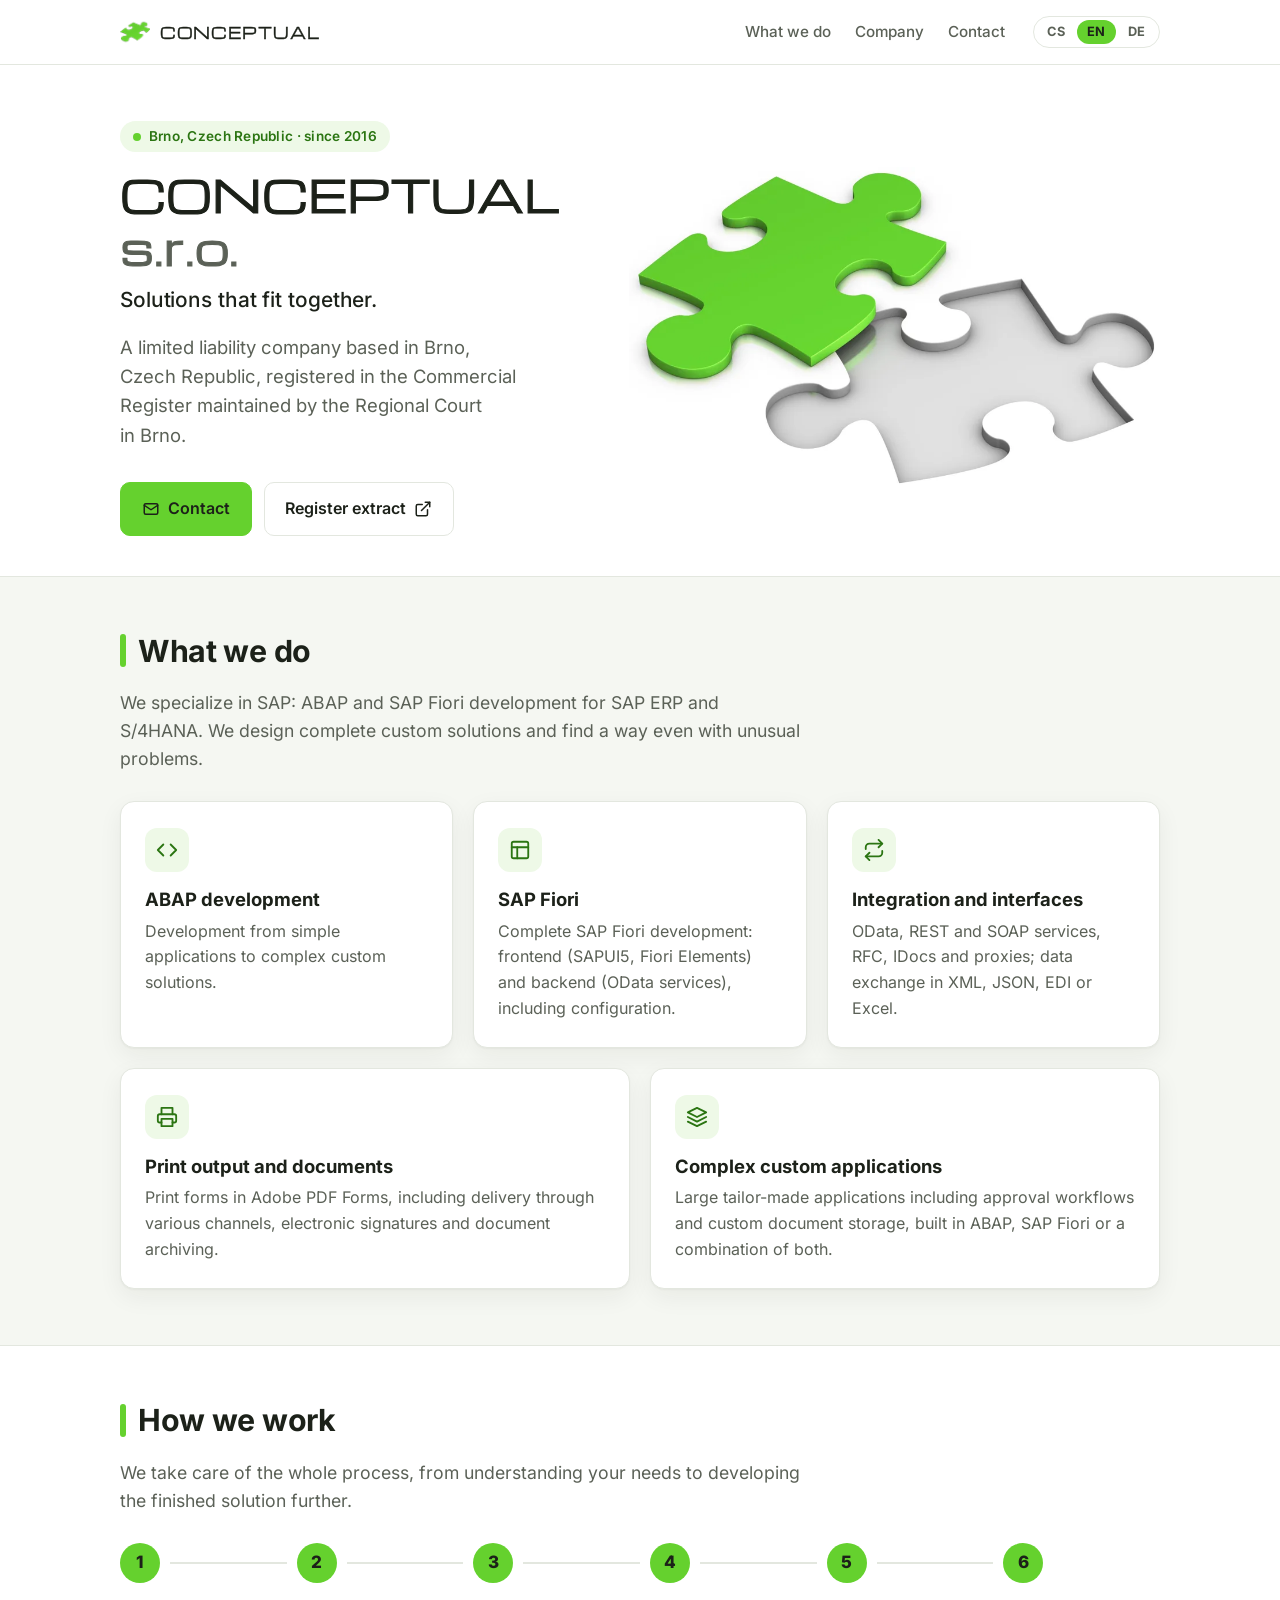
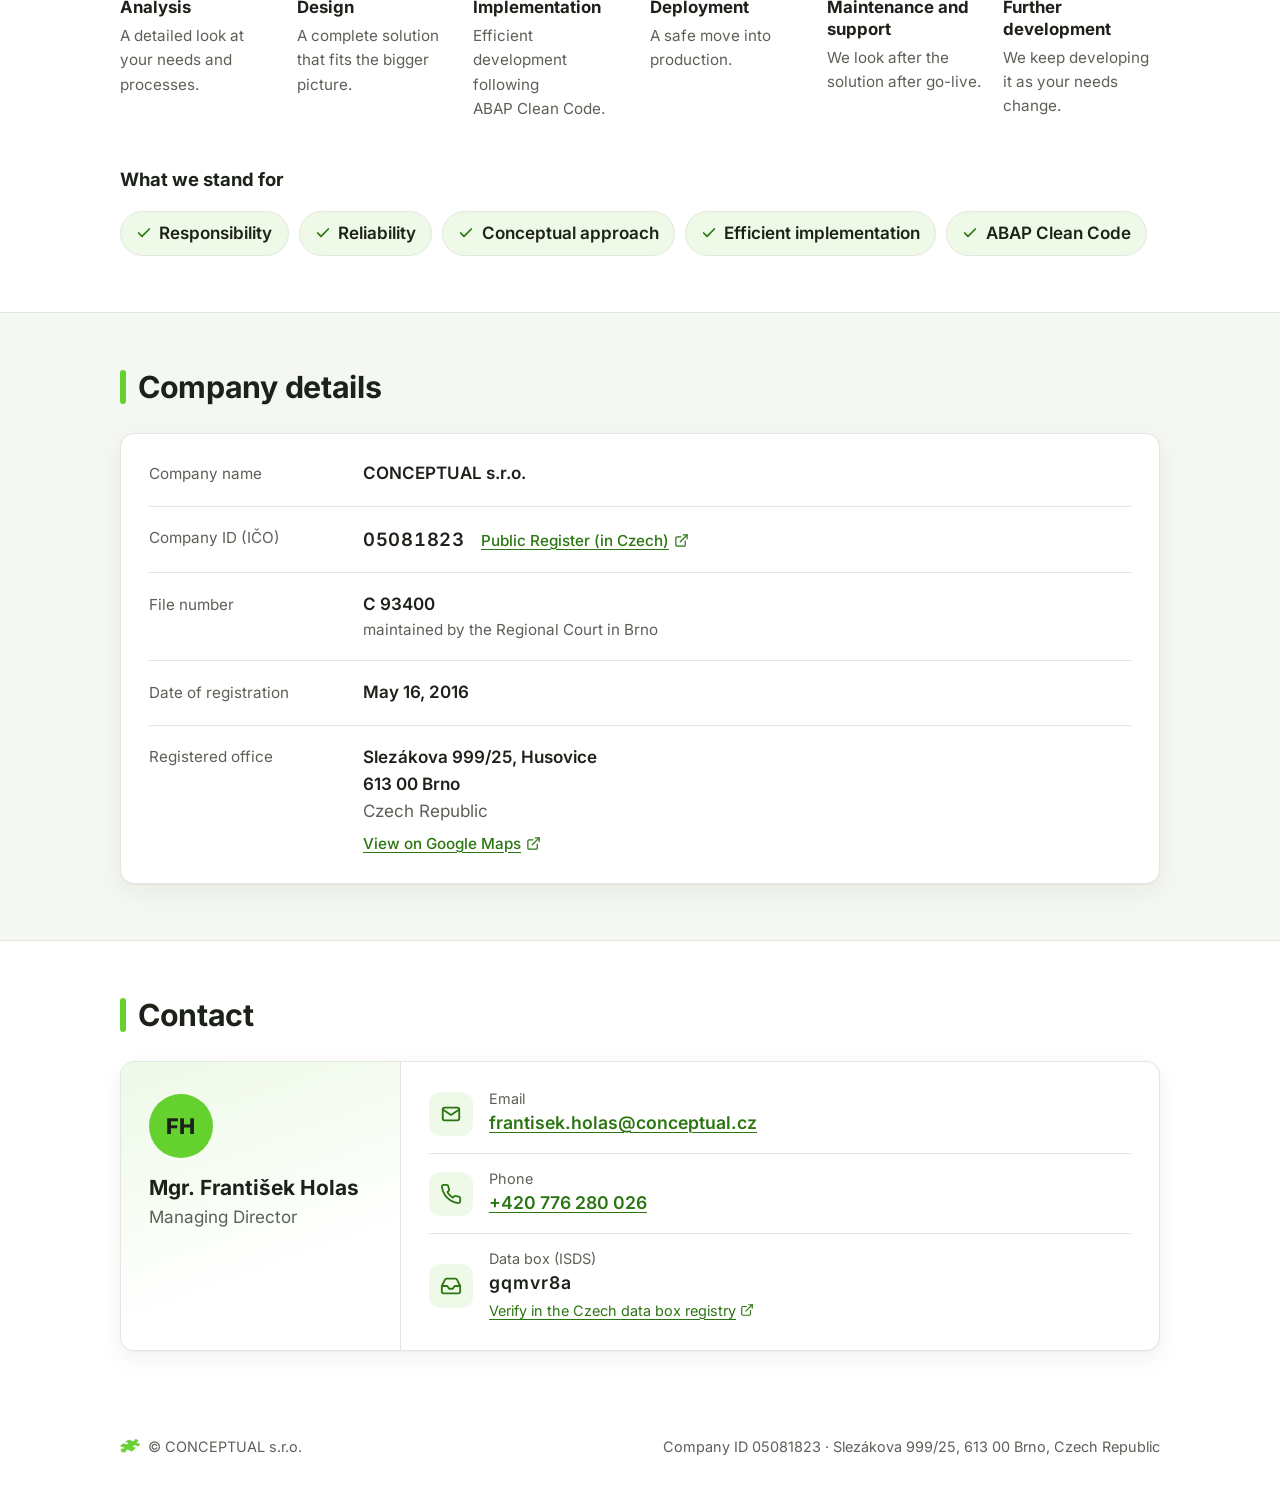
==== index.html @ b1aa311f "Revise service cards per feedback Describe ABAP work as development from simple applications to comp" ====
<!doctype html>
<html lang="cs" data-lang-auto>
<head>
  <meta charset="utf-8">
  <meta name="viewport" content="width=device-width, initial-scale=1">
  <script src="assets/lang.js"></script>
  <title>CONCEPTUAL s.r.o. | Brno</title>
  <meta name="description" content="CONCEPTUAL s.r.o., IČO 05081823, Slezákova 999/25, 613 00 Brno, Česká republika. Údaje o společnosti a kontakt.">
  <meta name="theme-color" content="#65d12e">
  <meta name="color-scheme" content="light">

  <link rel="alternate" hreflang="cs" href="https://conceptual.cz/">
  <link rel="alternate" hreflang="en" href="https://conceptual.cz/en/">
  <link rel="alternate" hreflang="de" href="https://conceptual.cz/de/">
  <link rel="alternate" hreflang="x-default" href="https://conceptual.cz/">

  <link rel="canonical" href="https://conceptual.cz/">

  <meta property="og:type" content="website">
  <meta property="og:url" content="https://conceptual.cz/">
  <meta property="og:image" content="https://conceptual.cz/assets/logo.jpg">
  <meta property="og:image:width" content="1842">
  <meta property="og:image:height" content="1119">
  <meta property="og:image:alt" content="Logo CONCEPTUAL: zelený dílek puzzle vedle místa, kam zapadá">
  <meta property="og:locale" content="cs_CZ">
  <meta property="og:locale:alternate" content="en_US">
  <meta property="og:locale:alternate" content="de_DE">
  <meta property="og:title" content="CONCEPTUAL s.r.o.">
  <meta property="og:description" content="Údaje o společnosti a kontakt. IČO 05081823, Brno.">

  <link rel="icon" href="favicon.ico" sizes="48x48">
  <link rel="icon" type="image/png" sizes="32x32" href="assets/favicon-32.png">
  <link rel="icon" type="image/png" sizes="16x16" href="assets/favicon-16.png">
  <link rel="apple-touch-icon" href="apple-touch-icon.png">
  <link rel="manifest" href="site.webmanifest">
  <link rel="preload" href="assets/fonts/michroma-latin.woff2" as="font" type="font/woff2" crossorigin>
  <link rel="preload" href="assets/fonts/inter-latin.woff2" as="font" type="font/woff2" crossorigin>
  <link rel="preload" href="assets/fonts/inter-latin-ext.woff2" as="font" type="font/woff2" crossorigin>
  <link rel="stylesheet" href="assets/style.css">

  <script type="application/ld+json">
  {
    "@context": "https://schema.org",
    "@type": "Organization",
    "name": "CONCEPTUAL s.r.o.",
    "legalName": "CONCEPTUAL s.r.o.",
    "url": "https://conceptual.cz/",
    "slogan": "Řešení, která do sebe zapadají.",
    "logo": "https://conceptual.cz/assets/icon-512.png",
    "foundingDate": "2016-05-16",
    "identifier": {
      "@type": "PropertyValue",
      "propertyID": "IČO",
      "value": "05081823"
    },
    "address": {
      "@type": "PostalAddress",
      "streetAddress": "Slezákova 999/25",
      "addressLocality": "Brno",
      "postalCode": "613 00",
      "addressCountry": "CZ"
    },
    "email": "frantisek.holas@conceptual.cz",
    "telephone": "+420776280026",
    "employee": {
      "@type": "Person",
      "name": "Mgr. František Holas",
      "jobTitle": "jednatel"
    }
  }
  </script>
</head>
<body>
  <a class="skip" href="#main">Přejít na obsah</a>

  <header class="site-header">
    <div class="wrap">
      <a class="brand" href="#" aria-label="CONCEPTUAL s.r.o., na začátek stránky">
        <img src="assets/favicon-32.png" srcset="assets/icon-192.png 2x" width="30" height="30" alt="">
        CONCEPTUAL
      </a>
      <div class="header-end">
        <nav class="nav" aria-label="Hlavní navigace">
          <a href="#services">Co děláme</a>
          <a href="#company">O společnosti</a>
          <a href="#contact">Kontakt</a>
        </nav>
        <nav class="lang" aria-label="Jazyk">
          <a href="./" hreflang="cs" lang="cs" data-set-lang="cs" aria-label="Čeština" title="Čeština" aria-current="page">CS</a>
          <a href="en/" hreflang="en" lang="en" data-set-lang="en" aria-label="English" title="English">EN</a>
          <a href="de/" hreflang="de" lang="de" data-set-lang="de" aria-label="Deutsch" title="Deutsch">DE</a>
        </nav>
      </div>
    </div>
  </header>

  <main id="main">
    <section class="hero">
      <div class="wrap">
        <div class="hero-text">
          <p class="eyebrow">Brno, Česká republika · od roku 2016</p>
          <h1>CONCEPTUAL <span class="suffix">s.r.o.</span></h1>
          <p class="motto">Řešení, která do sebe zapadají.</p>
          <p class="lead">Společnost s&nbsp;ručením omezeným se sídlem v&nbsp;Brně, zapsaná v&nbsp;obchodním rejstříku u&nbsp;Krajského soudu v&nbsp;Brně.</p>
          <div class="actions">
            <a class="btn primary" href="#contact">
              <svg viewBox="0 0 24 24" fill="none" stroke="currentColor" stroke-width="2" stroke-linecap="round" stroke-linejoin="round" aria-hidden="true"><rect x="3" y="5" width="18" height="14" rx="2"/><polyline points="3 7 12 13 21 7"/></svg>
              Kontakt
            </a>
            <a class="btn" href="https://or.justice.cz/ias/ui/rejstrik-%24firma?ico=05081823" target="_blank" rel="noopener" hreflang="cs">
              Výpis z&nbsp;rejstříku
              <svg viewBox="0 0 24 24" fill="none" stroke="currentColor" stroke-width="2" stroke-linecap="round" stroke-linejoin="round" aria-hidden="true"><path d="M18 13v6a2 2 0 0 1-2 2H5a2 2 0 0 1-2-2V8a2 2 0 0 1 2-2h6"/><polyline points="15 3 21 3 21 9"/><line x1="10" y1="14" x2="21" y2="3"/></svg>
            </a>
          </div>
        </div>
        <picture class="hero-img">
          <source type="image/webp" srcset="assets/logo-960.webp 921w, assets/logo.webp 1842w" sizes="(max-width: 860px) 92vw, 560px">
          <img src="assets/logo.jpg" width="1842" height="1119" alt="Logo CONCEPTUAL: zelený dílek puzzle vedle místa, kam zapadá" fetchpriority="high">
        </picture>
      </div>
    </section>

    <section class="block soft" id="services" aria-labelledby="services-h">
      <div class="wrap">
        <h2 id="services-h">Čím se zabýváme</h2>
        <p class="section-intro">Specializujeme se na SAP – vývoj v&nbsp;ABAPu a&nbsp;SAP Fiori pro SAP ERP i&nbsp;S/4HANA. Navrhujeme kompletní řešení na míru a&nbsp;cestu najdeme i&nbsp;u&nbsp;neobvyklých problémů.</p>
        <ul class="services">
          <li class="card service">
            <span class="service-icon" aria-hidden="true"><svg viewBox="0 0 24 24" fill="none" stroke="currentColor" stroke-width="2" stroke-linecap="round" stroke-linejoin="round"><polyline points="16 18 22 12 16 6"/><polyline points="8 6 2 12 8 18"/></svg></span>
            <h3>Vývoj v&nbsp;ABAPu</h3>
            <p>Vývoj od jednoduchých aplikací po komplexní zákaznická řešení.</p>
          </li>
          <li class="card service">
            <span class="service-icon" aria-hidden="true"><svg viewBox="0 0 24 24" fill="none" stroke="currentColor" stroke-width="2" stroke-linecap="round" stroke-linejoin="round"><rect x="3" y="3" width="18" height="18" rx="2"/><line x1="3" y1="9" x2="21" y2="9"/><line x1="9" y1="21" x2="9" y2="9"/></svg></span>
            <h3>SAP Fiori</h3>
            <p>Kompletní vývoj aplikací SAP Fiori: frontend (SAPUI5, Fiori Elements) i&nbsp;backend (OData služby) včetně nastavení.</p>
          </li>
          <li class="card service">
            <span class="service-icon" aria-hidden="true"><svg viewBox="0 0 24 24" fill="none" stroke="currentColor" stroke-width="2" stroke-linecap="round" stroke-linejoin="round"><polyline points="17 1 21 5 17 9"/><path d="M3 11V9a4 4 0 0 1 4-4h14"/><polyline points="7 23 3 19 7 15"/><path d="M21 13v2a4 4 0 0 1-4 4H3"/></svg></span>
            <h3>Integrace a&nbsp;rozhraní</h3>
            <p>OData, REST a&nbsp;SOAP služby, RFC, IDoc a&nbsp;proxy; výměna dat v&nbsp;XML, JSON, EDI nebo Excelu.</p>
          </li>
          <li class="card service">
            <span class="service-icon" aria-hidden="true"><svg viewBox="0 0 24 24" fill="none" stroke="currentColor" stroke-width="2" stroke-linecap="round" stroke-linejoin="round"><polyline points="6 9 6 2 18 2 18 9"/><path d="M6 18H4a2 2 0 0 1-2-2v-5a2 2 0 0 1 2-2h16a2 2 0 0 1 2 2v5a2 2 0 0 1-2 2h-2"/><rect x="6" y="14" width="12" height="8"/></svg></span>
            <h3>Tiskové výstupy a&nbsp;dokumenty</h3>
            <p>Tiskové formuláře v&nbsp;Adobe PDF Forms včetně odesílání různými kanály, elektronického podepisování a&nbsp;archivace dokumentů.</p>
          </li>
          <li class="card service">
            <span class="service-icon" aria-hidden="true"><svg viewBox="0 0 24 24" fill="none" stroke="currentColor" stroke-width="2" stroke-linecap="round" stroke-linejoin="round"><polygon points="12 2 2 7 12 12 22 7 12 2"/><polyline points="2 17 12 22 22 17"/><polyline points="2 12 12 17 22 12"/></svg></span>
            <h3>Komplexní zákaznické aplikace</h3>
            <p>Rozsáhlé aplikace na míru včetně schvalovacích workflow a&nbsp;vlastních úložišť dokumentů, postavené v&nbsp;ABAPu, SAP Fiori nebo jejich kombinaci.</p>
          </li>
        </ul>
      </div>
    </section>

    <section class="block" id="process" aria-labelledby="process-h">
      <div class="wrap">
        <h2 id="process-h">Jak pracujeme</h2>
        <p class="section-intro">Postaráme se o&nbsp;celý proces – od rozboru vašich potřeb až po další rozvoj hotového řešení.</p>
        <ol class="steps">
          <li class="step"><h3>Analýza</h3><p>Detailně rozebereme vaše potřeby a&nbsp;procesy.</p></li>
          <li class="step"><h3>Návrh</h3><p>Navrhneme ucelené řešení, které zapadne do celku.</p></li>
          <li class="step"><h3>Implementace</h3><p>Efektivní vývoj podle zásad ABAP&nbsp;Clean&nbsp;Code.</p></li>
          <li class="step"><h3>Nasazení</h3><p>Bezpečný přechod do ostrého provozu.</p></li>
          <li class="step"><h3>Údržba a&nbsp;podpora</h3><p>O&nbsp;řešení se staráme i&nbsp;po spuštění.</p></li>
          <li class="step"><h3>Rozvoj</h3><p>Řešení dál rozvíjíme podle nových potřeb.</p></li>
        </ol>
        <h3 class="values-h">Na čem si zakládáme</h3>
        <ul class="values">
          <li><svg viewBox="0 0 24 24" fill="none" stroke="currentColor" stroke-width="2.5" stroke-linecap="round" stroke-linejoin="round" aria-hidden="true"><polyline points="20 6 9 17 4 12"/></svg>Odpovědnost</li>
          <li><svg viewBox="0 0 24 24" fill="none" stroke="currentColor" stroke-width="2.5" stroke-linecap="round" stroke-linejoin="round" aria-hidden="true"><polyline points="20 6 9 17 4 12"/></svg>Spolehlivost</li>
          <li><svg viewBox="0 0 24 24" fill="none" stroke="currentColor" stroke-width="2.5" stroke-linecap="round" stroke-linejoin="round" aria-hidden="true"><polyline points="20 6 9 17 4 12"/></svg>Koncepční přístup</li>
          <li><svg viewBox="0 0 24 24" fill="none" stroke="currentColor" stroke-width="2.5" stroke-linecap="round" stroke-linejoin="round" aria-hidden="true"><polyline points="20 6 9 17 4 12"/></svg>Efektivní implementace</li>
          <li><svg viewBox="0 0 24 24" fill="none" stroke="currentColor" stroke-width="2.5" stroke-linecap="round" stroke-linejoin="round" aria-hidden="true"><polyline points="20 6 9 17 4 12"/></svg>ABAP Clean Code</li>
        </ul>
      </div>
    </section>

    <section class="block soft" id="company" aria-labelledby="company-h">
      <div class="wrap">
        <h2 id="company-h">Údaje o&nbsp;společnosti</h2>
        <dl class="card facts">
          <div class="fact">
            <dt>Obchodní firma</dt>
            <dd>CONCEPTUAL s.r.o.</dd>
          </div>
          <div class="fact">
            <dt>IČO</dt>
            <dd class="ico-row">
              <span class="num">05081823</span>
              <a class="ext" href="https://or.justice.cz/ias/ui/rejstrik-%24firma?ico=05081823" target="_blank" rel="noopener" hreflang="cs">
                Veřejný <span class="nowrap">rejstřík<svg viewBox="0 0 24 24" fill="none" stroke="currentColor" stroke-width="2" stroke-linecap="round" stroke-linejoin="round" aria-hidden="true"><path d="M18 13v6a2 2 0 0 1-2 2H5a2 2 0 0 1-2-2V8a2 2 0 0 1 2-2h6"/><polyline points="15 3 21 3 21 9"/><line x1="10" y1="14" x2="21" y2="3"/></svg></span>
              </a>
            </dd>
          </div>
          <div class="fact">
            <dt>Spisová značka</dt>
            <dd>C&nbsp;93400 <span class="note">vedená u&nbsp;Krajského soudu v&nbsp;Brně</span></dd>
          </div>
          <div class="fact">
            <dt>Den zápisu</dt>
            <dd><time datetime="2016-05-16">16.&nbsp;května 2016</time></dd>
          </div>
          <div class="fact">
            <dt>Sídlo</dt>
            <dd><address>Slezákova 999/25, Husovice<br>613&nbsp;00 Brno<br><span class="country">Česká republika</span></address>
              <a class="ext map-link" href="https://www.google.com/maps/search/?api=1&amp;query=Slez%C3%A1kova%20999%2F25%2C%20613%2000%20Brno" target="_blank" rel="noopener">Zobrazit v&nbsp;Mapách <span class="nowrap">Google<svg viewBox="0 0 24 24" fill="none" stroke="currentColor" stroke-width="2" stroke-linecap="round" stroke-linejoin="round" aria-hidden="true"><path d="M18 13v6a2 2 0 0 1-2 2H5a2 2 0 0 1-2-2V8a2 2 0 0 1 2-2h6"/><polyline points="15 3 21 3 21 9"/><line x1="10" y1="14" x2="21" y2="3"/></svg></span></a>
            </dd>
          </div>
        </dl>
      </div>
    </section>

    <section class="block" id="contact" aria-labelledby="contact-h">
      <div class="wrap">
        <h2 id="contact-h">Kontakt</h2>
        <div class="card contact">
          <div class="person">
            <div class="avatar" aria-hidden="true">FH</div>
            <div>
              <p class="name">Mgr.&nbsp;František Holas</p>
              <p class="role">jednatel</p>
            </div>
          </div>
          <ul class="channels">
            <li class="channel">
              <span class="icon" aria-hidden="true">
                <svg viewBox="0 0 24 24" fill="none" stroke="currentColor" stroke-width="2" stroke-linecap="round" stroke-linejoin="round"><rect x="3" y="5" width="18" height="14" rx="2"/><polyline points="3 7 12 13 21 7"/></svg>
              </span>
              <div>
                <span class="label">E-mail</span>
                <a class="value" href="mailto:frantisek.holas@conceptual.cz">frantisek.holas@<wbr>conceptual.cz</a>
              </div>
            </li>
            <li class="channel">
              <span class="icon" aria-hidden="true">
                <svg viewBox="0 0 24 24" fill="none" stroke="currentColor" stroke-width="2" stroke-linecap="round" stroke-linejoin="round"><path d="M22 16.92v3a2 2 0 0 1-2.18 2 19.79 19.79 0 0 1-8.63-3.07 19.5 19.5 0 0 1-6-6 19.79 19.79 0 0 1-3.07-8.67A2 2 0 0 1 4.11 2h3a2 2 0 0 1 2 1.72 12.84 12.84 0 0 0 .7 2.81 2 2 0 0 1-.45 2.11L8.09 9.91a16 16 0 0 0 6 6l1.27-1.27a2 2 0 0 1 2.11-.45 12.84 12.84 0 0 0 2.81.7A2 2 0 0 1 22 16.92z"/></svg>
              </span>
              <div>
                <span class="label">Telefon</span>
                <a class="value" href="tel:+420776280026">+420&nbsp;776&nbsp;280&nbsp;026</a>
              </div>
            </li>
            <li class="channel">
              <span class="icon" aria-hidden="true">
                <svg viewBox="0 0 24 24" fill="none" stroke="currentColor" stroke-width="2" stroke-linecap="round" stroke-linejoin="round"><polyline points="22 12 16 12 14 15 10 15 8 12 2 12"/><path d="M5.45 5.11 2 12v6a2 2 0 0 0 2 2h16a2 2 0 0 0 2-2v-6l-3.45-6.89A2 2 0 0 0 16.76 4H7.24a2 2 0 0 0-1.79 1.11z"/></svg>
              </span>
              <div>
                <span class="label">Datová schránka</span>
                <span class="value id">gqmvr8a</span>
                <a class="hint ext" href="https://www.datovka.gov.cz/sds/detail?dbid=gqmvr8a" target="_blank" rel="noopener" hreflang="cs">
                  Ověřit v&nbsp;registru datových <span class="nowrap">schránek<svg viewBox="0 0 24 24" fill="none" stroke="currentColor" stroke-width="2" stroke-linecap="round" stroke-linejoin="round" aria-hidden="true"><path d="M18 13v6a2 2 0 0 1-2 2H5a2 2 0 0 1-2-2V8a2 2 0 0 1 2-2h6"/><polyline points="15 3 21 3 21 9"/><line x1="10" y1="14" x2="21" y2="3"/></svg></span>
                </a>
              </div>
            </li>
          </ul>
        </div>
      </div>
    </section>
  </main>

  <footer class="site-footer">
    <div class="wrap">
      <span class="brand-mini">
        <img src="assets/favicon-32.png" width="20" height="20" alt="">
        © CONCEPTUAL s.r.o.
      </span>
      <span>IČO 05081823 · Slezákova 999/25, 613&nbsp;00 Brno, Česká republika</span>
    </div>
  </footer>
</body>
</html>
---- assets/style.css ----
/*
 * Inter (SIL Open Font License, see fonts/OFL-Inter.txt), self-hosted so the site looks the same
 * on every device and makes no requests to third parties.
 * The Latin Extended file is subset to U+0100-017F (Czech, Slovak, German and other Central European letters).
 */
@font-face {
  font-family: "Inter";
  font-style: normal;
  font-weight: 100 900;
  font-display: swap;
  src: url("fonts/inter-latin-ext.woff2") format("woff2");
  unicode-range: U+0100-017F;
}
@font-face {
  font-family: "Inter";
  font-style: normal;
  font-weight: 100 900;
  font-display: swap;
  src: url("fonts/inter-latin.woff2") format("woff2");
  unicode-range: U+0000-00FF, U+0131, U+0152-0153, U+02BB-02BC, U+02C6, U+02DA, U+02DC, U+0304, U+0308, U+0329, U+2000-206F, U+20AC, U+2122, U+2191, U+2193, U+2212, U+2215, U+FEFF, U+FFFD;
}

/* Michroma (SIL Open Font License, see fonts/OFL-Michroma.txt) for the company name only.
   It has a single weight; .brand-stroke thickens it slightly. */
@font-face {
  font-family: "Michroma";
  font-style: normal;
  font-weight: 400;
  font-display: swap;
  src: url("fonts/michroma-latin.woff2") format("woff2");
  unicode-range: U+0000-00FF, U+0131, U+0152-0153, U+02BB-02BC, U+02C6, U+02DA, U+02DC, U+0304, U+0308, U+0329, U+2000-206F, U+20AC, U+2122, U+2191, U+2193, U+2212, U+2215, U+FEFF, U+FFFD;
}

:root {
  --brand: #65d12e;
  --brand-soft: #eef9e7;
  --brand-ink: #2b7512;
  --ink: #1c2119;
  --muted: #5b6157;
  --line: #e3e7df;
  --bg: #ffffff;
  --bg-soft: #f5f7f2;
  --radius: 14px;
  --shadow: 0 1px 2px rgba(28, 33, 25, .04), 0 8px 24px rgba(28, 33, 25, .06);
  --font: "Inter", system-ui, -apple-system, "Segoe UI", Roboto, "Helvetica Neue", Arial, sans-serif;
  --font-brand: "Michroma", var(--font);
  --brand-stroke: .025em;
}

*, *::before, *::after { box-sizing: border-box; }

html { scroll-behavior: smooth; -webkit-text-size-adjust: 100%; }
@media (prefers-reduced-motion: reduce) { html { scroll-behavior: auto; } }

body {
  margin: 0;
  font-family: var(--font);
  font-size: 1.0625rem;
  line-height: 1.6;
  color: var(--ink);
  background: var(--bg);
  -webkit-font-smoothing: antialiased;
}

a { color: var(--brand-ink); text-underline-offset: .18em; text-decoration-thickness: 1px; }
a:hover { text-decoration-thickness: 2px; }
a:focus-visible, .btn:focus-visible {
  outline: 3px solid var(--brand);
  outline-offset: 3px;
  border-radius: 6px;
}

.wrap { width: 100%; max-width: 1080px; margin: 0 auto; padding: 0 20px; }

.skip {
  position: absolute; left: -9999px; top: 0;
  background: var(--ink); color: #fff; padding: .6rem 1rem; z-index: 10;
}
.skip:focus { left: 1rem; top: 1rem; }

/* ---------- Header ---------- */
.site-header { border-bottom: 1px solid var(--line); background: rgba(255, 255, 255, .92); position: sticky; top: 0; z-index: 5; backdrop-filter: saturate(1.4) blur(8px); }
.site-header .wrap { display: flex; align-items: center; justify-content: space-between; gap: 1rem; min-height: 64px; }
.brand {
  display: inline-flex; align-items: center; gap: .6rem; color: var(--ink); text-decoration: none;
  font-family: var(--font-brand); font-weight: 400; letter-spacing: .06em; font-size: .95rem;
  -webkit-text-stroke: var(--brand-stroke) currentColor;
}
.brand img { width: 30px; height: 30px; }
.header-end { display: flex; align-items: center; gap: 1.75rem; }
.nav { display: flex; gap: 1.5rem; }
.nav a { color: var(--muted); text-decoration: none; font-size: .95rem; font-weight: 500; }
.nav a:hover { color: var(--ink); }

/* Language switcher */
.lang { display: flex; gap: 2px; padding: 3px; border: 1px solid var(--line); border-radius: 999px; background: #fff; }
.lang a {
  min-width: 2.4rem; padding: .3rem .55rem; border-radius: 999px; text-align: center;
  color: var(--muted); text-decoration: none; font-size: .8rem; font-weight: 700; letter-spacing: .06em; line-height: 1.2;
}
.lang a:hover { color: var(--ink); background: var(--bg-soft); }
.lang a[aria-current="page"] { background: var(--brand); color: var(--ink); }
.lang a:focus-visible { outline-offset: 1px; border-radius: 999px; }

/* ---------- Hero ---------- */
.hero { padding: 56px 0 40px; }
.hero .wrap { display: grid; grid-template-columns: 1fr 1.15fr; align-items: center; gap: 48px; }
.eyebrow {
  display: inline-flex; align-items: center; gap: .5rem;
  margin: 0 0 1rem; padding: .3rem .8rem; border-radius: 1rem;
  background: var(--brand-soft); color: var(--brand-ink);
  font-size: .85rem; font-weight: 600; letter-spacing: .02em;
}
.eyebrow::before { content: ""; width: 8px; height: 8px; border-radius: 50%; background: var(--brand); }
/* The heading scales with its column: "CONCEPTUAL" in Michroma is 10em wide, so 9.5cqi always fits on one line. */
.hero-text { container-type: inline-size; }
h1 {
  margin: 0 0 1.1rem;
  font-family: var(--font-brand);
  font-size: clamp(1.6rem, 4vw, 2.85rem);
  font-size: min(2.85rem, 9.5cqi);
  line-height: 1.2;
  letter-spacing: 0;
  font-weight: 400;
  -webkit-text-stroke: var(--brand-stroke) currentColor;
}
h1 .suffix { color: var(--muted); }
.motto { margin: -.35rem 0 1.25rem; font-size: 1.3rem; font-weight: 500; line-height: 1.3; letter-spacing: -.005em; color: var(--ink); }
.lead { margin: 0 0 2rem; color: var(--muted); font-size: 1.15rem; max-width: 34ch; }
.actions { display: flex; flex-wrap: wrap; gap: .75rem; }
.btn {
  display: inline-flex; align-items: center; gap: .5rem;
  padding: .8rem 1.3rem; border-radius: 10px;
  font-weight: 600; font-size: 1rem; text-decoration: none;
  border: 1px solid var(--line); color: var(--ink); background: #fff;
  transition: background-color .15s, border-color .15s, transform .15s;
}
.btn:hover { border-color: #c9d0c3; background: var(--bg-soft); }
.btn.primary { background: var(--brand); border-color: var(--brand); color: var(--ink); }
.btn.primary:hover { background: #5bc426; border-color: #5bc426; }
.btn svg { width: 18px; height: 18px; flex: none; }
.hero-img img { display: block; width: 100%; height: auto; }

/* ---------- Sections ---------- */
section.block { padding: 56px 0; }
section.block.soft { background: var(--bg-soft); border-top: 1px solid var(--line); border-bottom: 1px solid var(--line); }
h2 {
  display: flex; align-items: center; gap: .75rem;
  margin: 0 0 1.75rem; font-size: clamp(1.5rem, 3vw, 1.9rem); letter-spacing: -.01em; line-height: 1.2;
}
h2::before { content: ""; width: 6px; height: 1.1em; border-radius: 3px; background: var(--brand); flex: none; }

.card { background: #fff; border: 1px solid var(--line); border-radius: var(--radius); box-shadow: var(--shadow); }

/* Services */
.section-intro { margin: -0.5rem 0 1.75rem; color: var(--muted); font-size: 1.1rem; max-width: 62ch; }
.services { list-style: none; margin: 0; padding: 0; display: grid; grid-template-columns: repeat(6, minmax(0, 1fr)); gap: 20px; }
.services > .service { grid-column: span 2; }
/* With five cards the last two share the second row */
.services > .service:nth-child(4):nth-last-child(2), .services > .service:nth-child(5):nth-last-child(1) { grid-column: span 3; }
.service { padding: 26px 24px; }
.service-icon {
  width: 44px; height: 44px; border-radius: 12px; display: grid; place-items: center;
  background: var(--brand-soft); color: var(--brand-ink);
}
.service-icon svg { width: 22px; height: 22px; }
.service h3 { margin: 1rem 0 .4rem; font-size: 1.15rem; line-height: 1.3; }
.service p { margin: 0; color: var(--muted); font-size: 1rem; }

/* Process */
.steps { list-style: none; margin: 0; padding: 0; display: grid; grid-template-columns: repeat(6, minmax(0, 1fr)); gap: 20px; counter-reset: step; }
.step { position: relative; counter-increment: step; }
.step::before {
  content: counter(step); position: relative; z-index: 1;
  display: grid; place-items: center; width: 40px; height: 40px; margin-bottom: .9rem; border-radius: 50%;
  background: var(--brand); color: var(--ink); font-weight: 800;
}
.step::after { content: ""; position: absolute; top: 19px; left: 50px; right: -10px; height: 2px; background: var(--line); }
.step:last-child::after { display: none; }
.step h3 { margin: 0 0 .3rem; font-size: 1.05rem; line-height: 1.3; hyphens: auto; overflow-wrap: break-word; }
.step p { margin: 0; color: var(--muted); font-size: .95rem; }

/* Values */
.values-h { margin: 2.75rem 0 1rem; font-size: 1.15rem; }
.values { list-style: none; margin: 0; padding: 0; display: flex; flex-wrap: wrap; gap: 10px; }
.values li {
  display: inline-flex; align-items: center; gap: .45rem; padding: .5rem .95rem;
  border: 1px solid var(--line); border-radius: 999px; background: var(--brand-soft); font-weight: 600;
}
.values svg { width: 16px; height: 16px; color: var(--brand-ink); flex: none; }

/* Company facts */
.facts { margin: 0; padding: 8px 28px; }
.fact { display: grid; grid-template-columns: 190px 1fr; gap: 4px 24px; padding: 18px 0; border-bottom: 1px solid var(--line); }
.fact:last-child { border-bottom: 0; }
.fact dt { color: var(--muted); font-size: .95rem; padding-top: .1rem; }
.fact dd { margin: 0; font-weight: 600; overflow-wrap: anywhere; }
.fact dd address { font-style: normal; }
.fact .note { display: block; font-weight: 400; color: var(--muted); font-size: .95rem; }
.fact .country { font-weight: 400; color: var(--muted); }
.fact .map-link { display: inline-block; margin-top: .4rem; font-weight: 500; font-size: .95rem; }
.ext svg { width: 15px; height: 15px; vertical-align: -.15em; margin-left: .3rem; }
.ico-row { display: flex; flex-wrap: wrap; align-items: baseline; gap: .25rem 1rem; }
.ico-row .num { font-size: 1.15rem; letter-spacing: .04em; font-variant-numeric: tabular-nums; }
.ico-row a { font-weight: 500; font-size: .95rem; }

/* Contact */
.contact { display: grid; grid-template-columns: 280px 1fr; overflow: hidden; }
.person { padding: 32px 28px; background: linear-gradient(160deg, var(--brand-soft), #fff 70%); border-right: 1px solid var(--line); }
.avatar {
  width: 64px; height: 64px; border-radius: 50%;
  display: grid; place-items: center;
  background: var(--brand); color: var(--ink); font-weight: 800; font-size: 1.35rem; letter-spacing: .02em;
  margin-bottom: 1rem;
}
.person .name { margin: 0; font-size: 1.3rem; font-weight: 700; line-height: 1.3; }
.person .role { margin: .2rem 0 0; color: var(--muted); }
.channels { list-style: none; margin: 0; padding: 12px 28px; }
.channel { display: grid; grid-template-columns: 44px 1fr; gap: 16px; align-items: center; padding: 16px 0; border-bottom: 1px solid var(--line); }
.channel:last-child { border-bottom: 0; }
.channel .icon {
  width: 44px; height: 44px; border-radius: 12px; display: grid; place-items: center;
  background: var(--brand-soft); color: var(--brand-ink);
}
.channel .icon svg { width: 22px; height: 22px; }
.channel .label { display: block; color: var(--muted); font-size: .9rem; line-height: 1.3; }
.channel .value { font-weight: 600; font-size: 1.1rem; overflow-wrap: anywhere; }
.channel .value.id { display: block; letter-spacing: .06em; }
.channel .hint { display: block; font-size: .9rem; margin-top: .1rem; }
.channel .hint svg { width: 14px; height: 14px; vertical-align: -.1em; margin-left: .25rem; }
.nowrap { white-space: nowrap; }

/* ---------- Footer ---------- */
.site-footer { padding: 28px 0 36px; color: var(--muted); font-size: .9rem; }
.site-footer .wrap { display: flex; flex-wrap: wrap; align-items: center; justify-content: space-between; gap: .5rem 1.5rem; }
.site-footer .brand-mini { display: inline-flex; align-items: center; gap: .5rem; }
.site-footer img { width: 20px; height: 20px; }

/* ---------- Responsive ---------- */
@media (max-width: 1100px) {
  .steps { grid-template-columns: repeat(3, minmax(0, 1fr)); row-gap: 28px; }
  .step:nth-child(3n)::after { display: none; }
}

@media (max-width: 860px) {
  .hero { padding-top: 32px; }
  .hero .wrap { grid-template-columns: 1fr; gap: 24px; }
  .hero-img { order: -1; max-width: 520px; }
  .contact { grid-template-columns: 1fr; }
  .services { grid-template-columns: repeat(2, minmax(0, 1fr)); gap: 16px; }
  .services > .service:nth-child(n):nth-last-child(n) { grid-column: auto; }
  .services > .service:last-child:nth-child(odd):nth-child(n) { grid-column: 1 / -1; }
  .person { border-right: 0; border-bottom: 1px solid var(--line); padding: 24px 20px; display: flex; align-items: center; gap: 16px; }
  .person .avatar { margin: 0; flex: none; }
}
@media (max-width: 720px) {
  .nav { display: none; }
}

@media (max-width: 600px) {
  .wrap { padding: 0 16px; }
  .brand { font-size: .85rem; }
  .lead { font-size: 1.05rem; }
  .motto { font-size: 1.15rem; margin-bottom: 1rem; }
  section.block { padding: 40px 0; }
  .facts { padding: 4px 20px; }
  .fact { grid-template-columns: 1fr; padding: 14px 0; }
  .channels { padding: 4px 20px; }
  .channel { grid-template-columns: 40px 1fr; gap: 14px; }
  .channel .icon { width: 40px; height: 40px; }
  .services { grid-template-columns: 1fr; gap: 14px; }
  .services > .service:last-child:nth-child(odd):nth-child(n) { grid-column: auto; }
  .steps { grid-template-columns: 1fr; row-gap: 0; }
  .step { display: grid; grid-template-columns: 40px 1fr; column-gap: 14px; padding-bottom: 18px; }
  .step::before { grid-row: 1 / span 2; margin: 0; }
  .step:nth-child(n)::after { display: block; top: 44px; bottom: 2px; left: 19px; right: auto; width: 2px; height: auto; }
  .step:last-child::after { display: none; }
  .step h3 { align-self: center; margin: 0; }
  .step p { margin-top: .2rem; }
  .service { display: grid; grid-template-columns: 40px 1fr; align-items: center; column-gap: 14px; padding: 20px; }
  .service-icon { width: 40px; height: 40px; }
  .service h3 { margin: 0; }
  .service p { grid-column: 1 / -1; margin-top: .6rem; }
  .channel .value { font-size: 1.02rem; }
  .actions .btn { flex: 1 1 auto; justify-content: center; }
}

@media (max-width: 400px) {
  .site-header .wrap { gap: .75rem; }
  .brand { font-size: .72rem; gap: .5rem; }
  .brand img { width: 24px; height: 24px; }
  .lang a { min-width: 2rem; padding: .3rem .4rem; }
  .eyebrow { font-size: .78rem; padding: .3rem .7rem; }
}

@media print {
  .site-header { position: static; }
  .nav, .lang, .actions, .skip { display: none; }
  .card { box-shadow: none; }
  section.block.soft { background: none; }
}
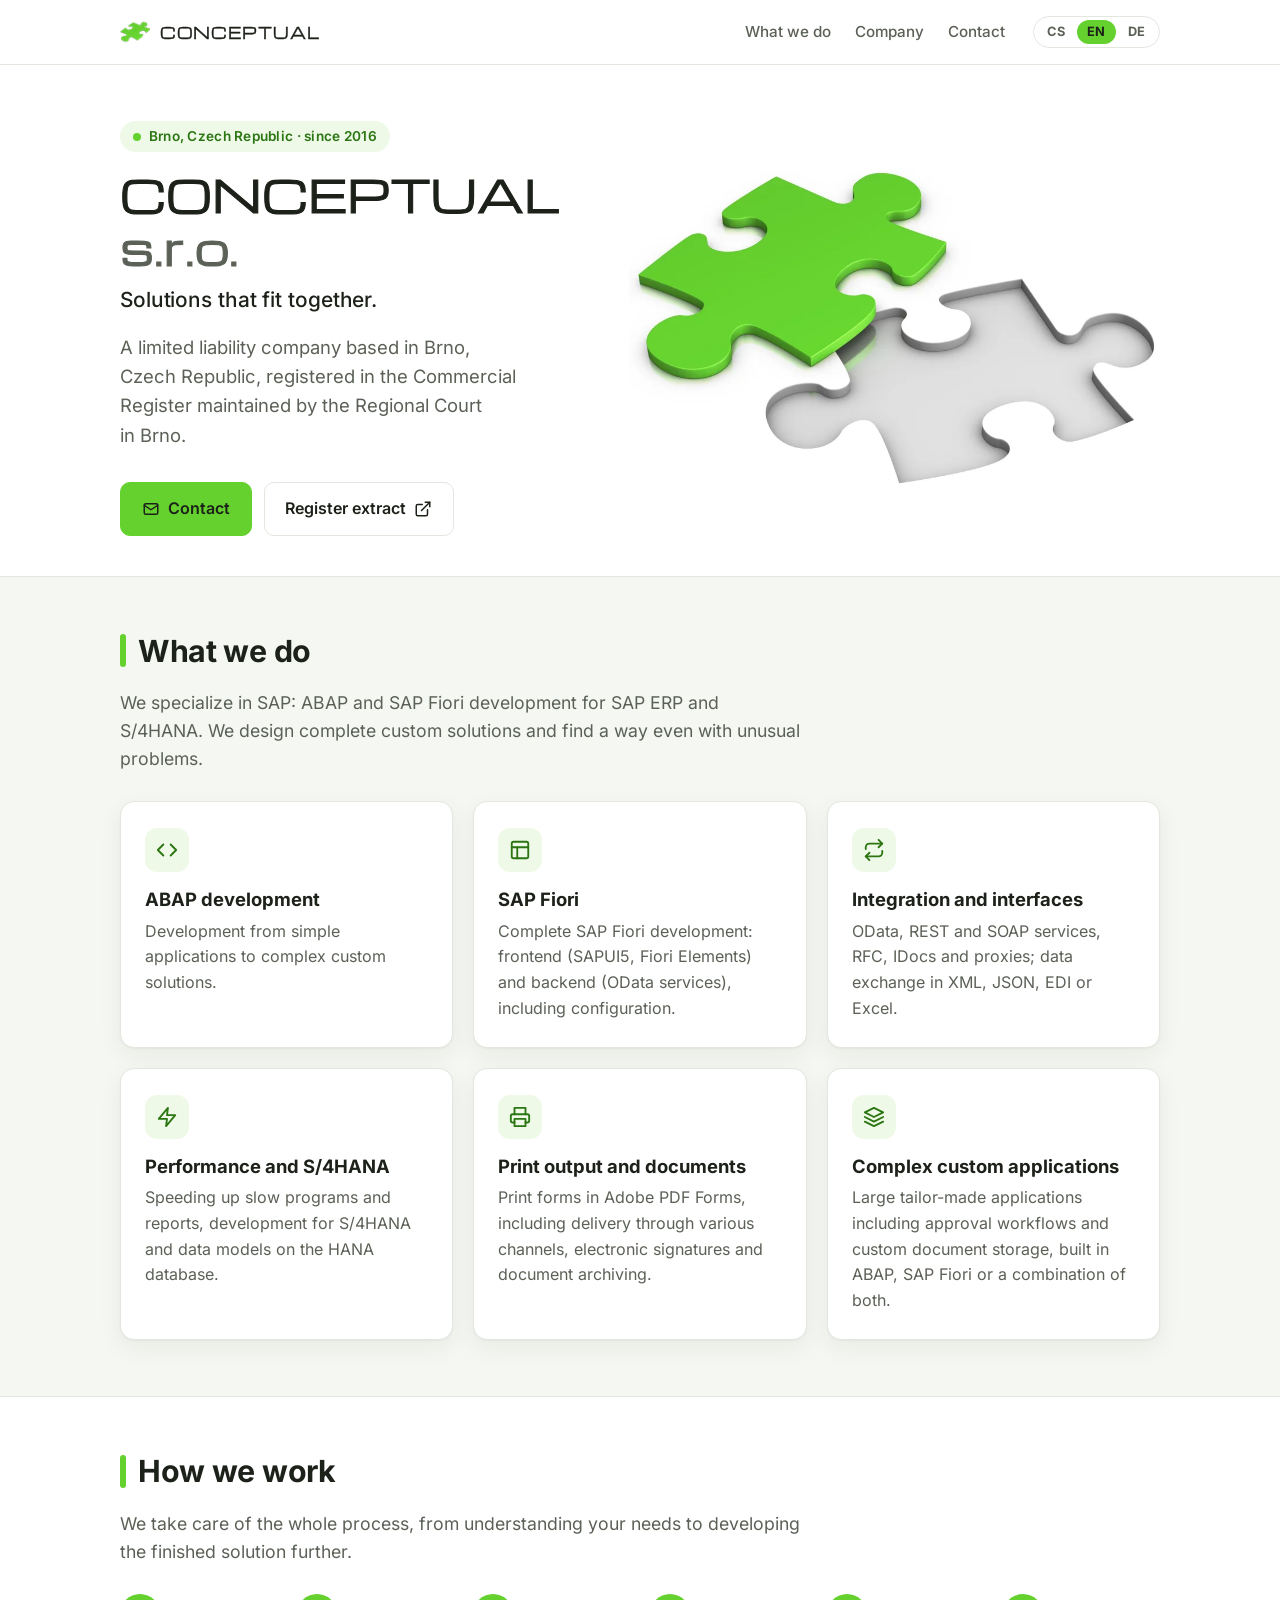
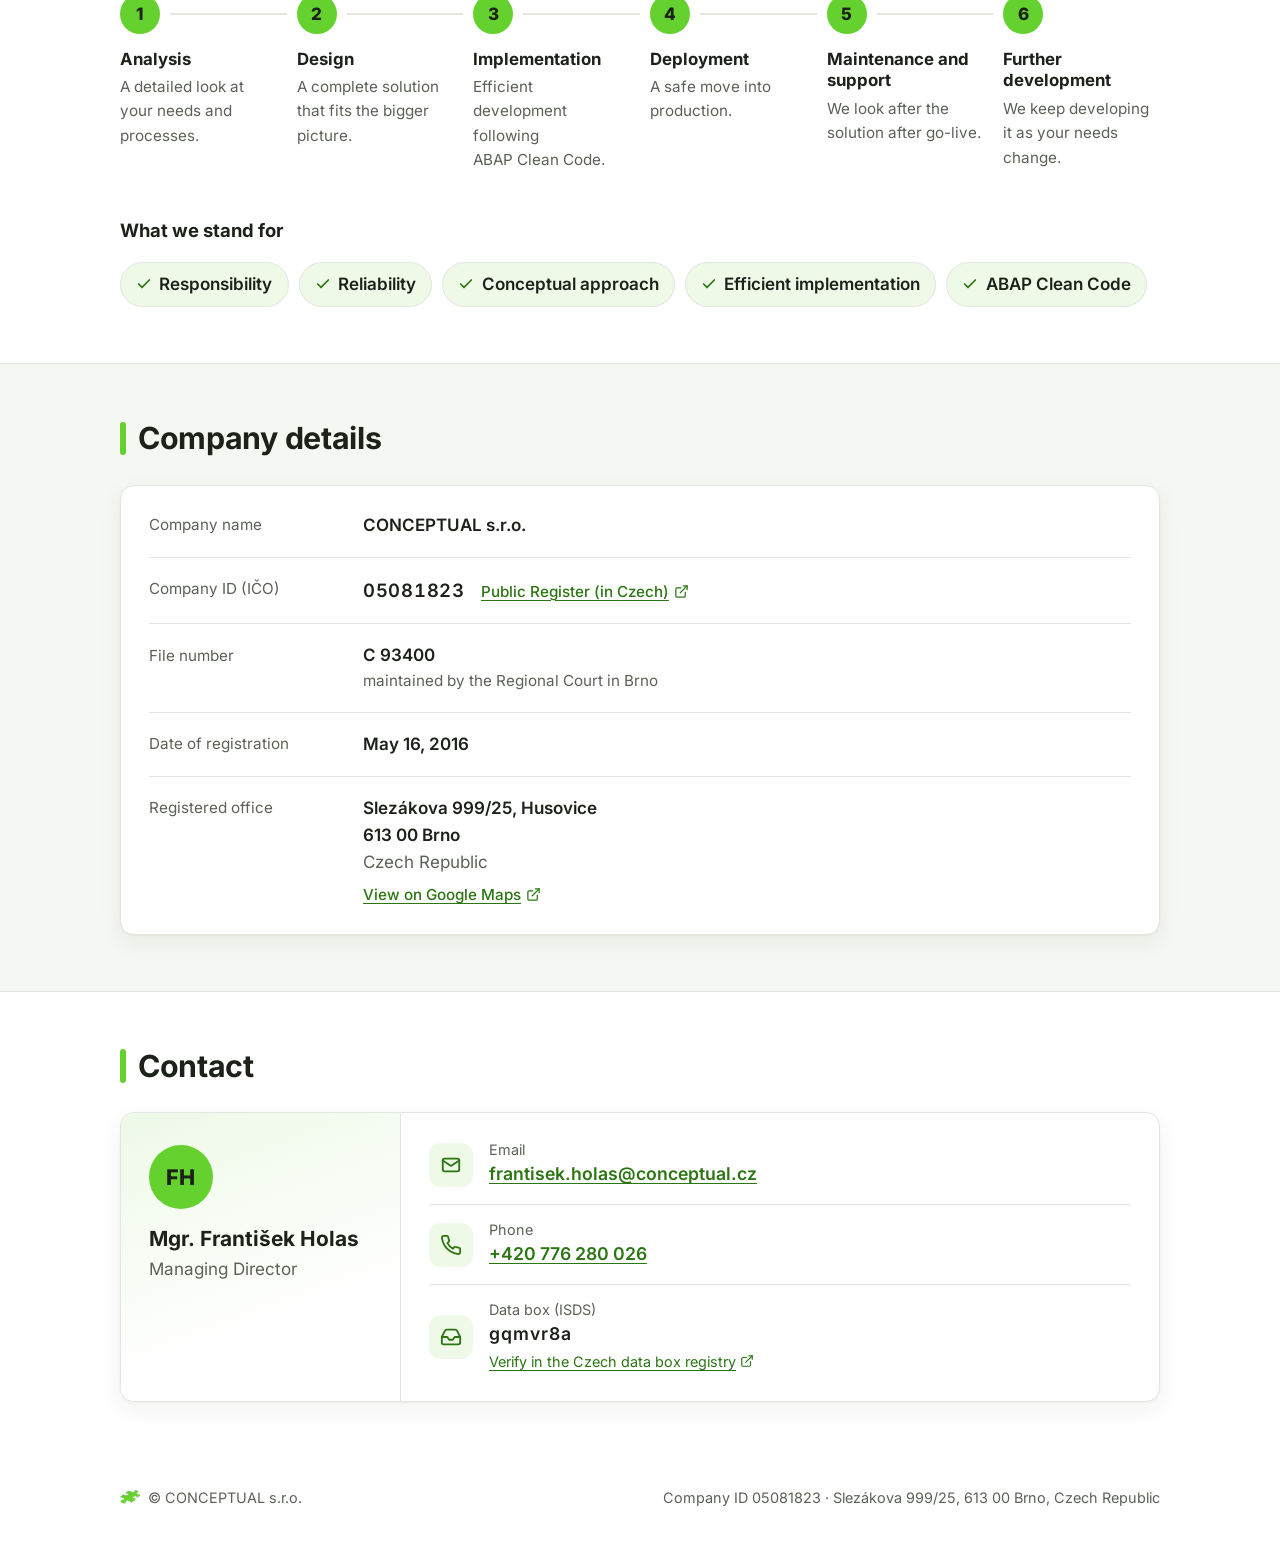
==== commit 172ebc6f: "Add a sixth service card on performance and S/4HANA Co-Authored-By: Claude Opus 5.5 <noreply@anthrop" ====
--- a/index.html
+++ b/index.html
@@ -141,6 +141,11 @@
             <p>OData, REST a&nbsp;SOAP služby, RFC, IDoc a&nbsp;proxy; výměna dat v&nbsp;XML, JSON, EDI nebo Excelu.</p>
           </li>
           <li class="card service">
+            <span class="service-icon" aria-hidden="true"><svg viewBox="0 0 24 24" fill="none" stroke="currentColor" stroke-width="2" stroke-linecap="round" stroke-linejoin="round"><polygon points="13 2 3 14 12 14 11 22 21 10 12 10 13 2"/></svg></span>
+            <h3>Optimalizace a&nbsp;S/4HANA</h3>
+            <p>Zrychlení pomalých programů a&nbsp;reportů, vývoj pro S/4HANA a&nbsp;datové modely nad databází HANA.</p>
+          </li>
+          <li class="card service">
             <span class="service-icon" aria-hidden="true"><svg viewBox="0 0 24 24" fill="none" stroke="currentColor" stroke-width="2" stroke-linecap="round" stroke-linejoin="round"><polyline points="6 9 6 2 18 2 18 9"/><path d="M6 18H4a2 2 0 0 1-2-2v-5a2 2 0 0 1 2-2h16a2 2 0 0 1 2 2v5a2 2 0 0 1-2 2h-2"/><rect x="6" y="14" width="12" height="8"/></svg></span>
             <h3>Tiskové výstupy a&nbsp;dokumenty</h3>
             <p>Tiskové formuláře v&nbsp;Adobe PDF Forms včetně odesílání různými kanály, elektronického podepisování a&nbsp;archivace dokumentů.</p>
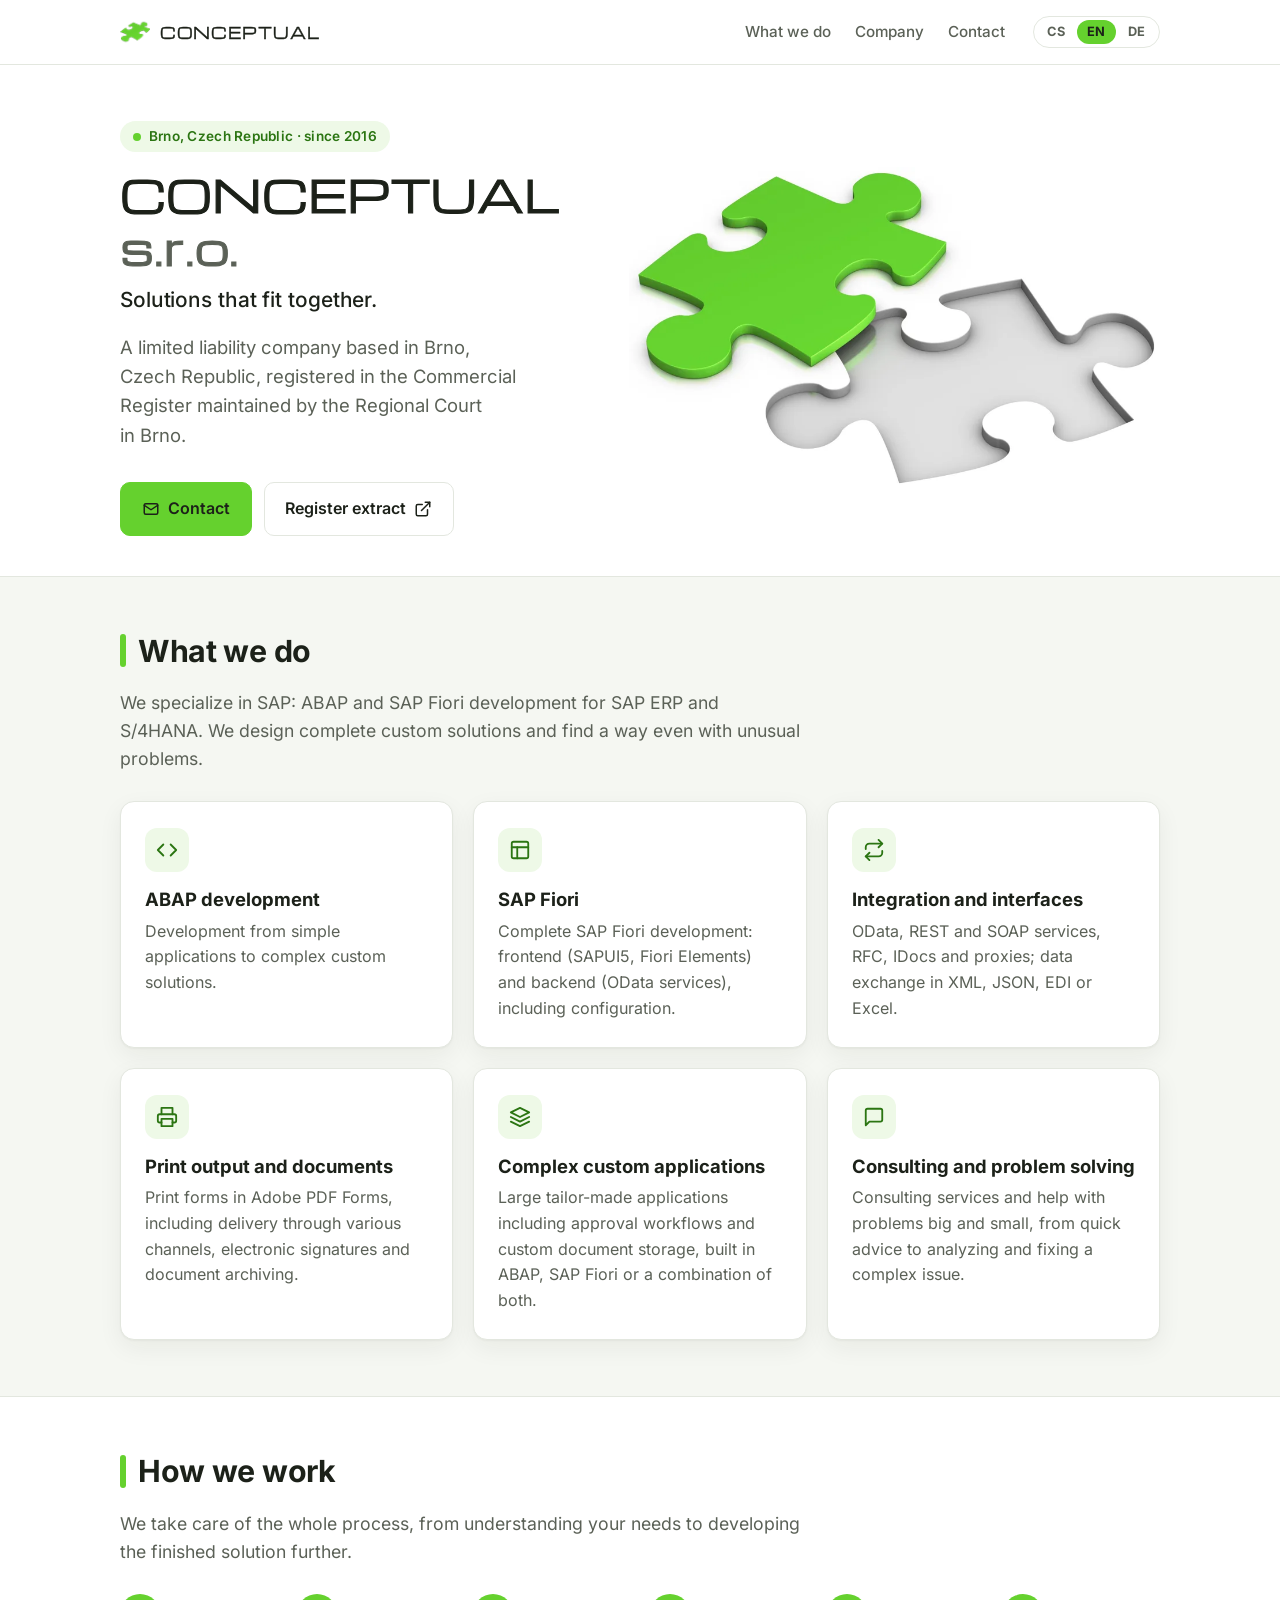
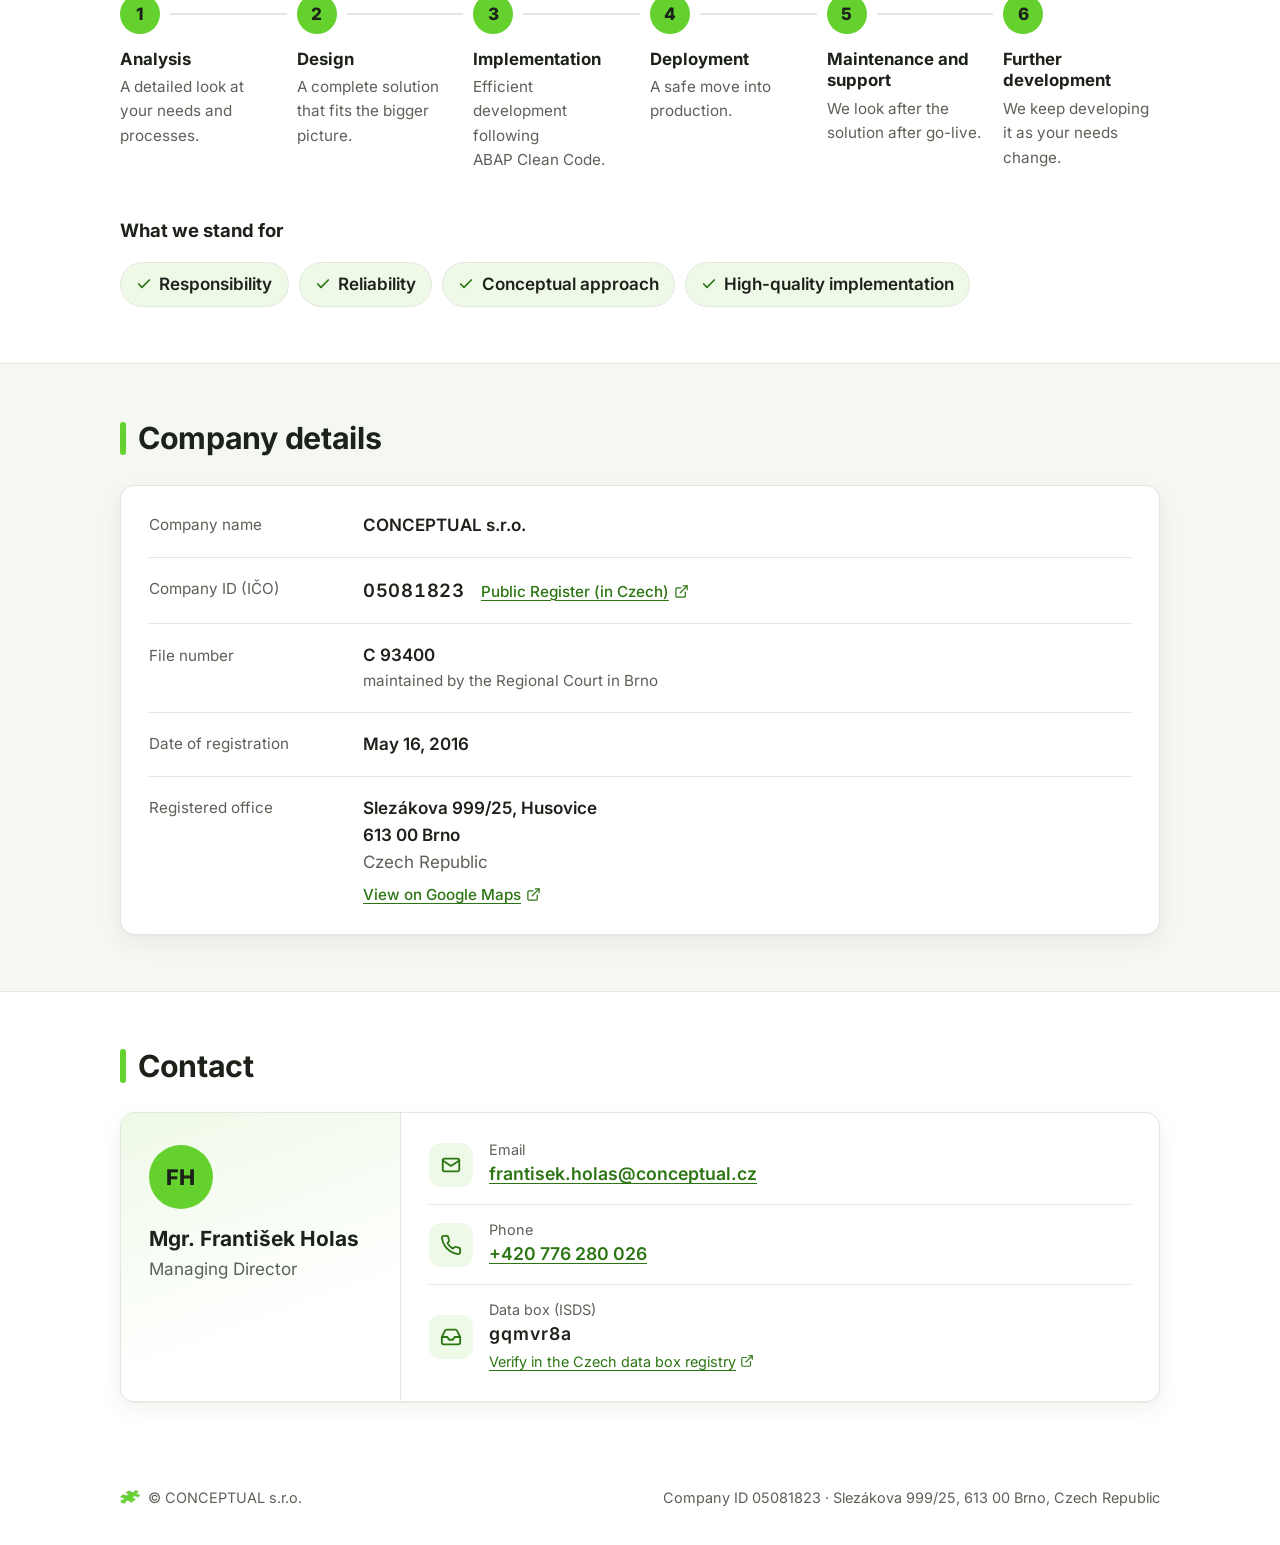
==== commit b2d5e9ae: "Replace the S/4HANA card with consulting, trim the values Make "Consulting and problem solving" the " ====
--- a/index.html
+++ b/index.html
@@ -141,11 +141,6 @@
             <p>OData, REST a&nbsp;SOAP služby, RFC, IDoc a&nbsp;proxy; výměna dat v&nbsp;XML, JSON, EDI nebo Excelu.</p>
           </li>
           <li class="card service">
-            <span class="service-icon" aria-hidden="true"><svg viewBox="0 0 24 24" fill="none" stroke="currentColor" stroke-width="2" stroke-linecap="round" stroke-linejoin="round"><polygon points="13 2 3 14 12 14 11 22 21 10 12 10 13 2"/></svg></span>
-            <h3>Optimalizace a&nbsp;S/4HANA</h3>
-            <p>Zrychlení pomalých programů a&nbsp;reportů, vývoj pro S/4HANA a&nbsp;datové modely nad databází HANA.</p>
-          </li>
-          <li class="card service">
             <span class="service-icon" aria-hidden="true"><svg viewBox="0 0 24 24" fill="none" stroke="currentColor" stroke-width="2" stroke-linecap="round" stroke-linejoin="round"><polyline points="6 9 6 2 18 2 18 9"/><path d="M6 18H4a2 2 0 0 1-2-2v-5a2 2 0 0 1 2-2h16a2 2 0 0 1 2 2v5a2 2 0 0 1-2 2h-2"/><rect x="6" y="14" width="12" height="8"/></svg></span>
             <h3>Tiskové výstupy a&nbsp;dokumenty</h3>
             <p>Tiskové formuláře v&nbsp;Adobe PDF Forms včetně odesílání různými kanály, elektronického podepisování a&nbsp;archivace dokumentů.</p>
@@ -154,6 +149,11 @@
             <span class="service-icon" aria-hidden="true"><svg viewBox="0 0 24 24" fill="none" stroke="currentColor" stroke-width="2" stroke-linecap="round" stroke-linejoin="round"><polygon points="12 2 2 7 12 12 22 7 12 2"/><polyline points="2 17 12 22 22 17"/><polyline points="2 12 12 17 22 12"/></svg></span>
             <h3>Komplexní zákaznické aplikace</h3>
             <p>Rozsáhlé aplikace na míru včetně schvalovacích workflow a&nbsp;vlastních úložišť dokumentů, postavené v&nbsp;ABAPu, SAP Fiori nebo jejich kombinaci.</p>
+          </li>
+          <li class="card service">
+            <span class="service-icon" aria-hidden="true"><svg viewBox="0 0 24 24" fill="none" stroke="currentColor" stroke-width="2" stroke-linecap="round" stroke-linejoin="round"><path d="M21 15a2 2 0 0 1-2 2H7l-4 4V5a2 2 0 0 1 2-2h14a2 2 0 0 1 2 2z"/></svg></span>
+            <h3>Konzultace a&nbsp;řešení problémů</h3>
+            <p>Konzultační služby a&nbsp;pomoc s&nbsp;malými i&nbsp;velkými problémy – od rychlé rady po analýzu a&nbsp;opravu složité chyby.</p>
           </li>
         </ul>
       </div>
@@ -176,8 +176,7 @@
           <li><svg viewBox="0 0 24 24" fill="none" stroke="currentColor" stroke-width="2.5" stroke-linecap="round" stroke-linejoin="round" aria-hidden="true"><polyline points="20 6 9 17 4 12"/></svg>Odpovědnost</li>
           <li><svg viewBox="0 0 24 24" fill="none" stroke="currentColor" stroke-width="2.5" stroke-linecap="round" stroke-linejoin="round" aria-hidden="true"><polyline points="20 6 9 17 4 12"/></svg>Spolehlivost</li>
           <li><svg viewBox="0 0 24 24" fill="none" stroke="currentColor" stroke-width="2.5" stroke-linecap="round" stroke-linejoin="round" aria-hidden="true"><polyline points="20 6 9 17 4 12"/></svg>Koncepční přístup</li>
-          <li><svg viewBox="0 0 24 24" fill="none" stroke="currentColor" stroke-width="2.5" stroke-linecap="round" stroke-linejoin="round" aria-hidden="true"><polyline points="20 6 9 17 4 12"/></svg>Efektivní implementace</li>
-          <li><svg viewBox="0 0 24 24" fill="none" stroke="currentColor" stroke-width="2.5" stroke-linecap="round" stroke-linejoin="round" aria-hidden="true"><polyline points="20 6 9 17 4 12"/></svg>ABAP Clean Code</li>
+          <li><svg viewBox="0 0 24 24" fill="none" stroke="currentColor" stroke-width="2.5" stroke-linecap="round" stroke-linejoin="round" aria-hidden="true"><polyline points="20 6 9 17 4 12"/></svg>Kvalitní implementace</li>
         </ul>
       </div>
     </section>
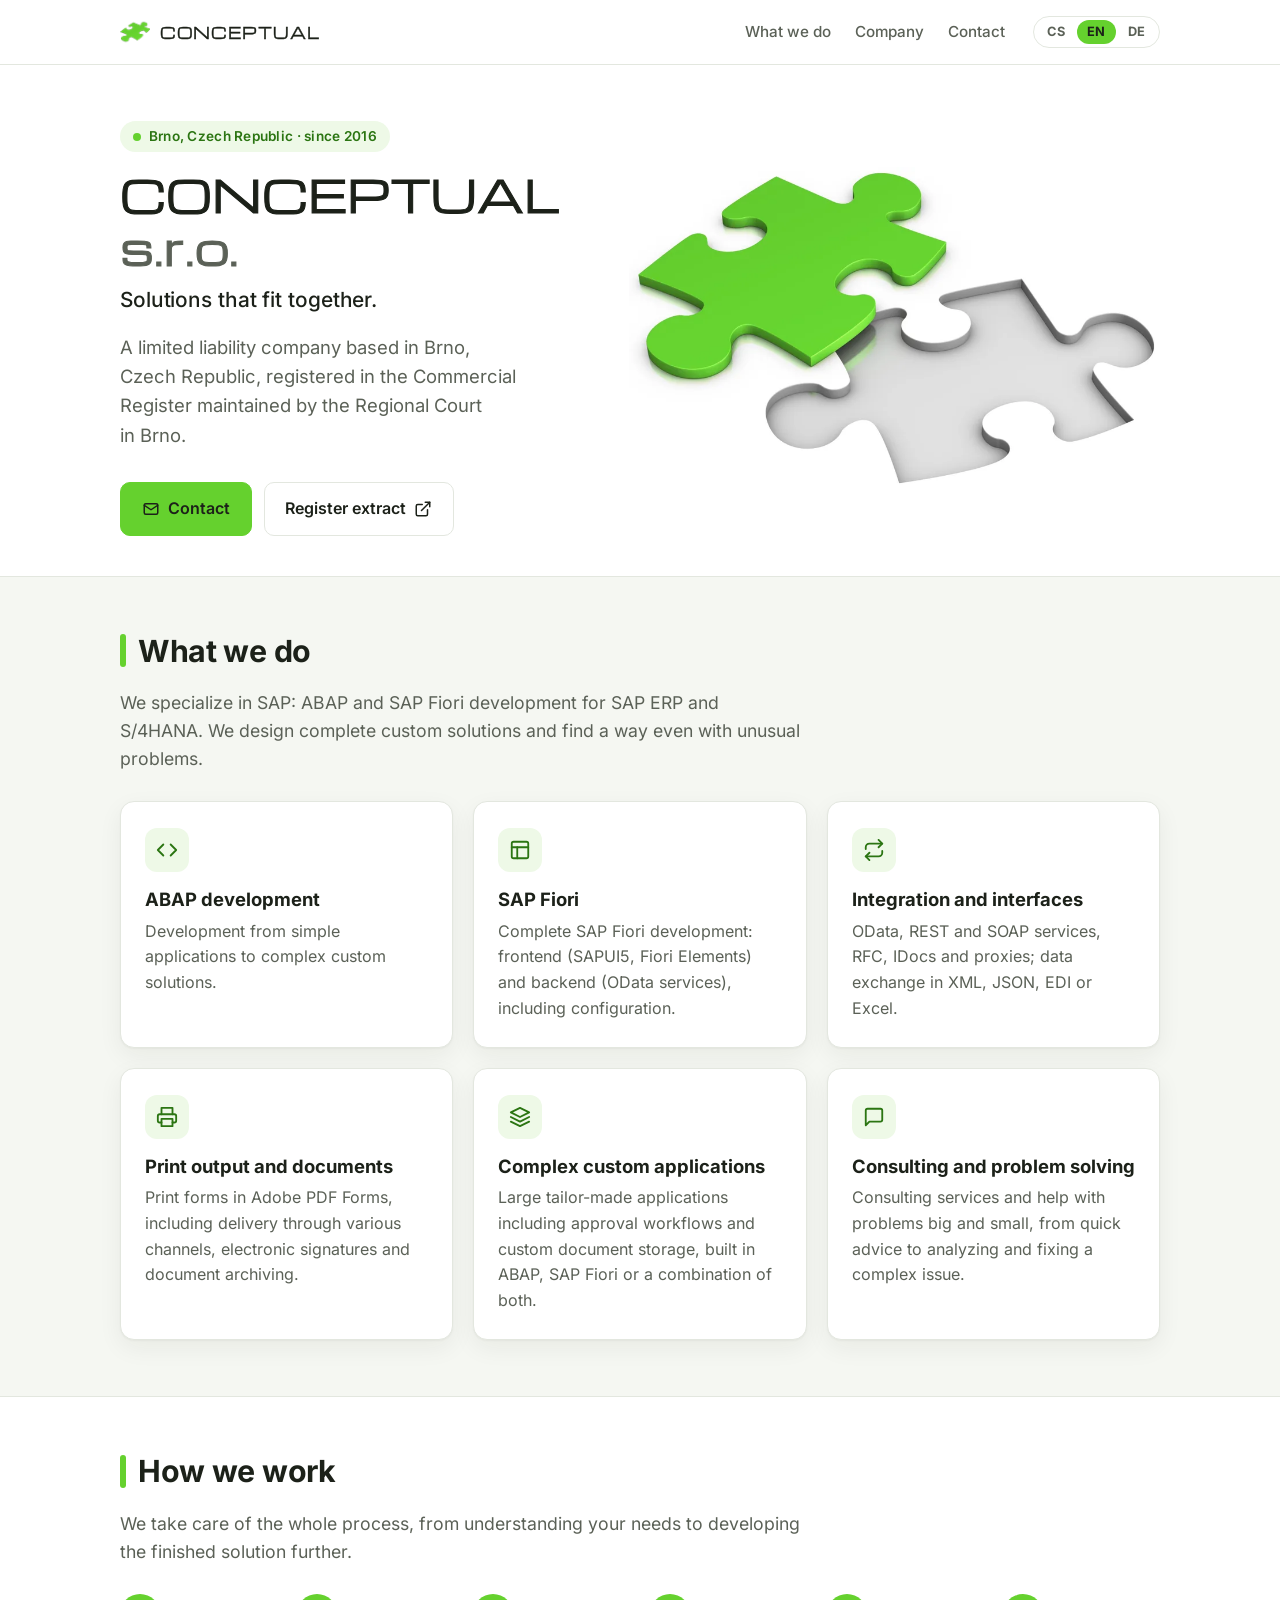
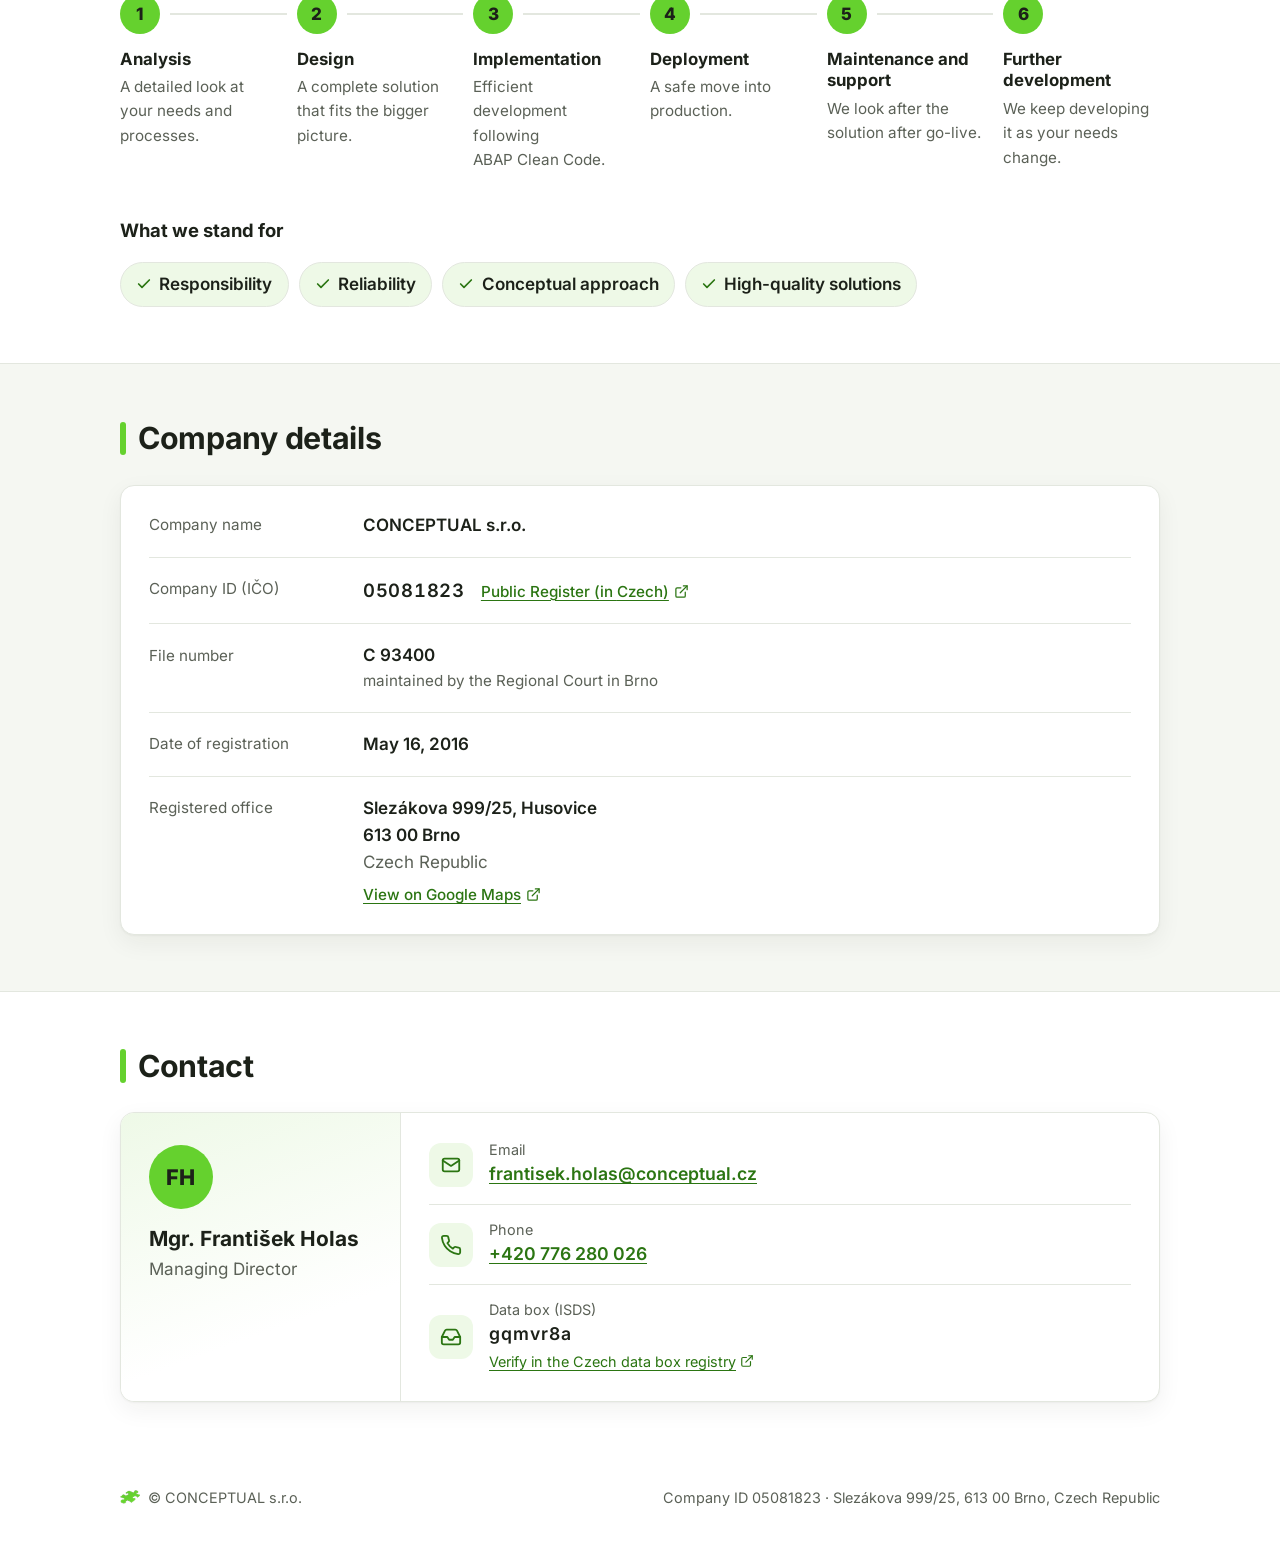
==== commit c20da4b9: "Rename the fourth value to high-quality solutions Co-Authored-By: Claude Opus 5.5 <noreply@anthropic" ====
--- a/index.html
+++ b/index.html
@@ -176,7 +176,7 @@
           <li><svg viewBox="0 0 24 24" fill="none" stroke="currentColor" stroke-width="2.5" stroke-linecap="round" stroke-linejoin="round" aria-hidden="true"><polyline points="20 6 9 17 4 12"/></svg>Odpovědnost</li>
           <li><svg viewBox="0 0 24 24" fill="none" stroke="currentColor" stroke-width="2.5" stroke-linecap="round" stroke-linejoin="round" aria-hidden="true"><polyline points="20 6 9 17 4 12"/></svg>Spolehlivost</li>
           <li><svg viewBox="0 0 24 24" fill="none" stroke="currentColor" stroke-width="2.5" stroke-linecap="round" stroke-linejoin="round" aria-hidden="true"><polyline points="20 6 9 17 4 12"/></svg>Koncepční přístup</li>
-          <li><svg viewBox="0 0 24 24" fill="none" stroke="currentColor" stroke-width="2.5" stroke-linecap="round" stroke-linejoin="round" aria-hidden="true"><polyline points="20 6 9 17 4 12"/></svg>Kvalitní implementace</li>
+          <li><svg viewBox="0 0 24 24" fill="none" stroke="currentColor" stroke-width="2.5" stroke-linecap="round" stroke-linejoin="round" aria-hidden="true"><polyline points="20 6 9 17 4 12"/></svg>Kvalitní řešení</li>
         </ul>
       </div>
     </section>
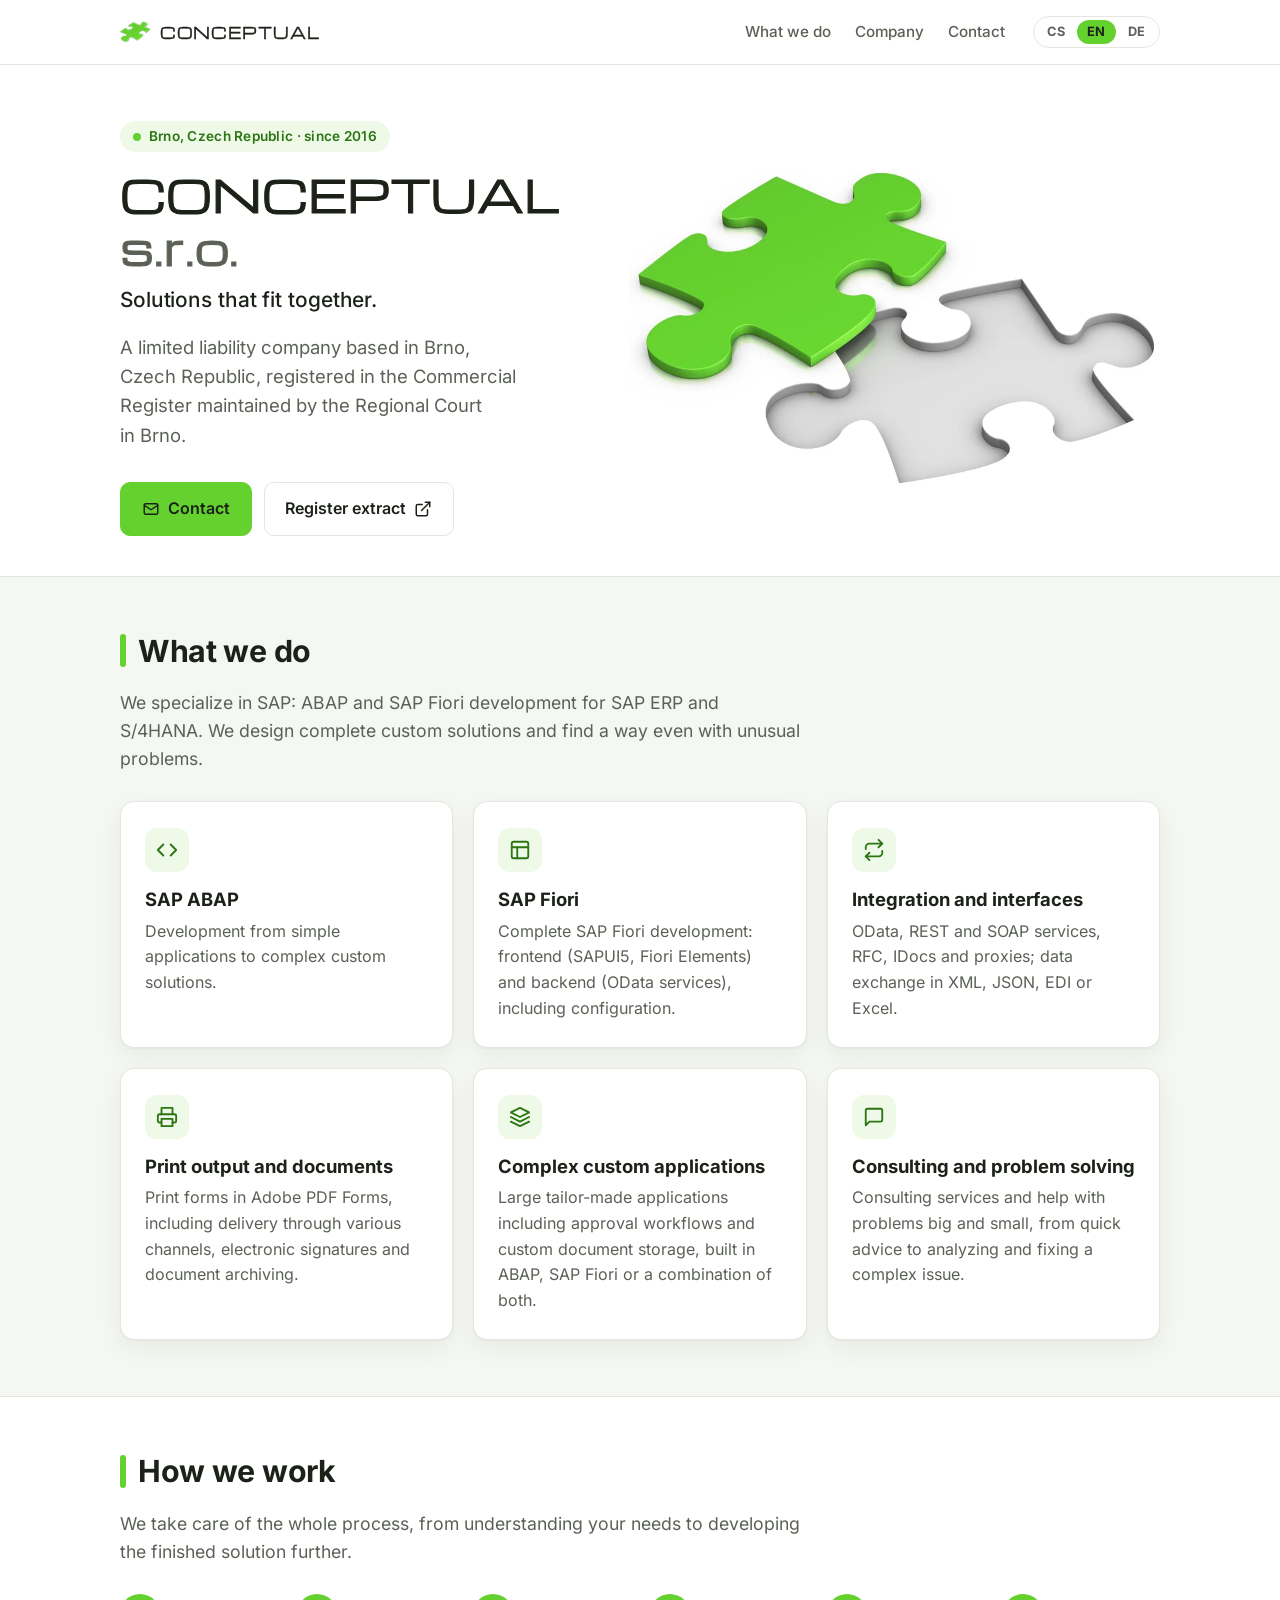
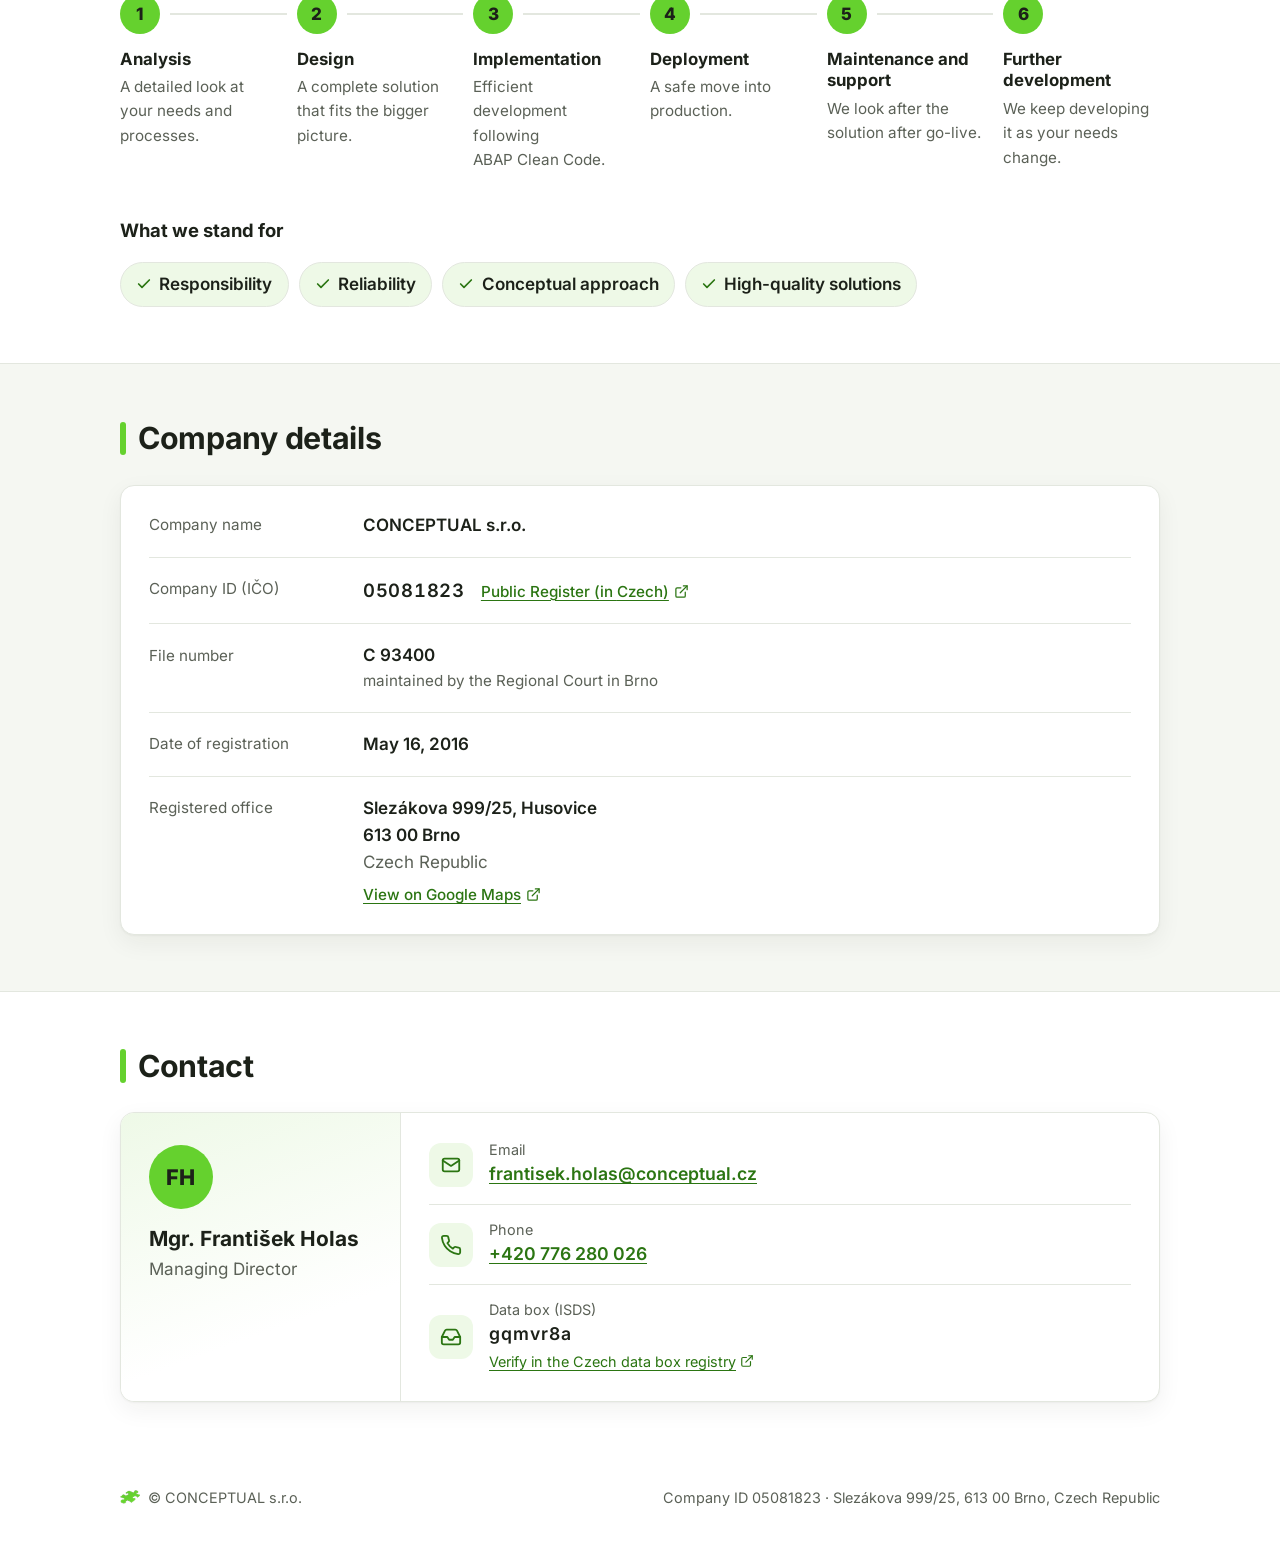
==== commit 68c3a765: "Title the first service card SAP ABAP Co-Authored-By: Claude Opus 5.5 <noreply@anthropic.com> Claude" ====
--- a/index.html
+++ b/index.html
@@ -127,7 +127,7 @@
         <ul class="services">
           <li class="card service">
             <span class="service-icon" aria-hidden="true"><svg viewBox="0 0 24 24" fill="none" stroke="currentColor" stroke-width="2" stroke-linecap="round" stroke-linejoin="round"><polyline points="16 18 22 12 16 6"/><polyline points="8 6 2 12 8 18"/></svg></span>
-            <h3>Vývoj v&nbsp;ABAPu</h3>
+            <h3>SAP ABAP</h3>
             <p>Vývoj od jednoduchých aplikací po komplexní zákaznická řešení.</p>
           </li>
           <li class="card service">
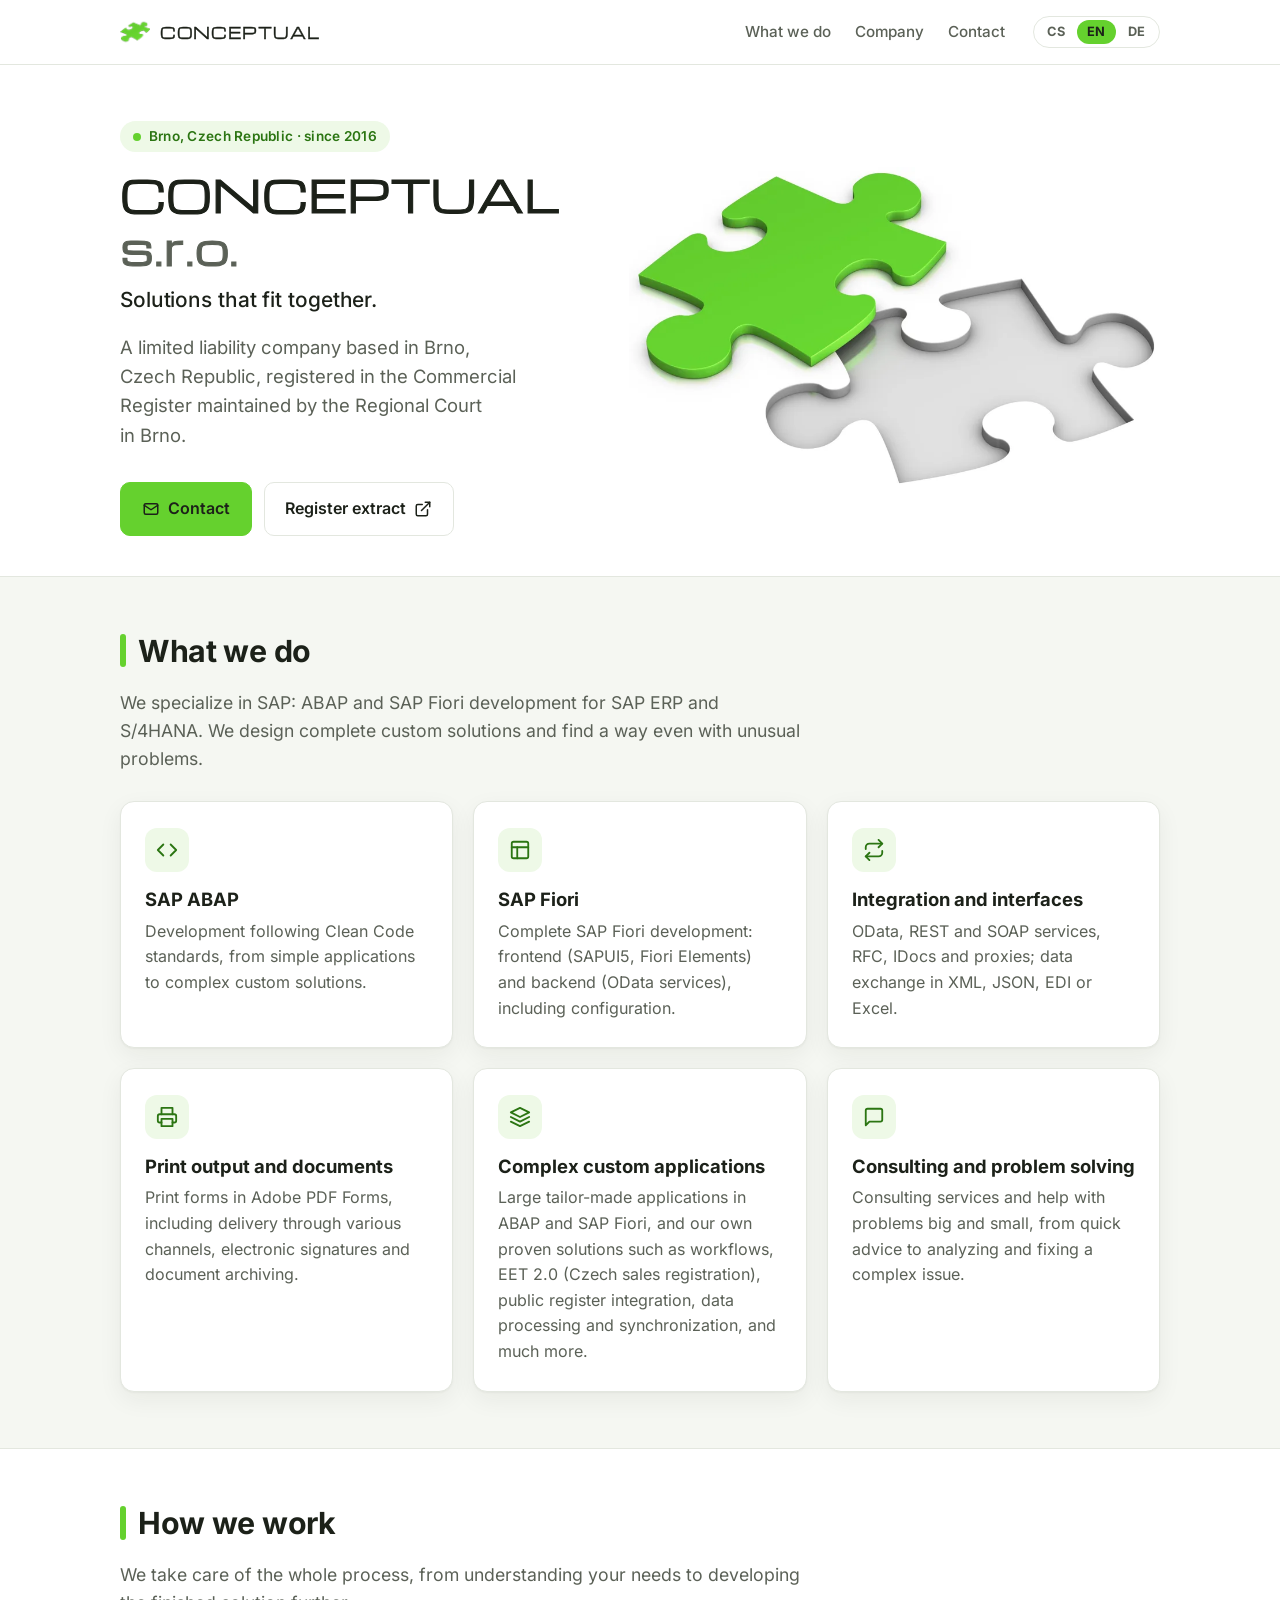
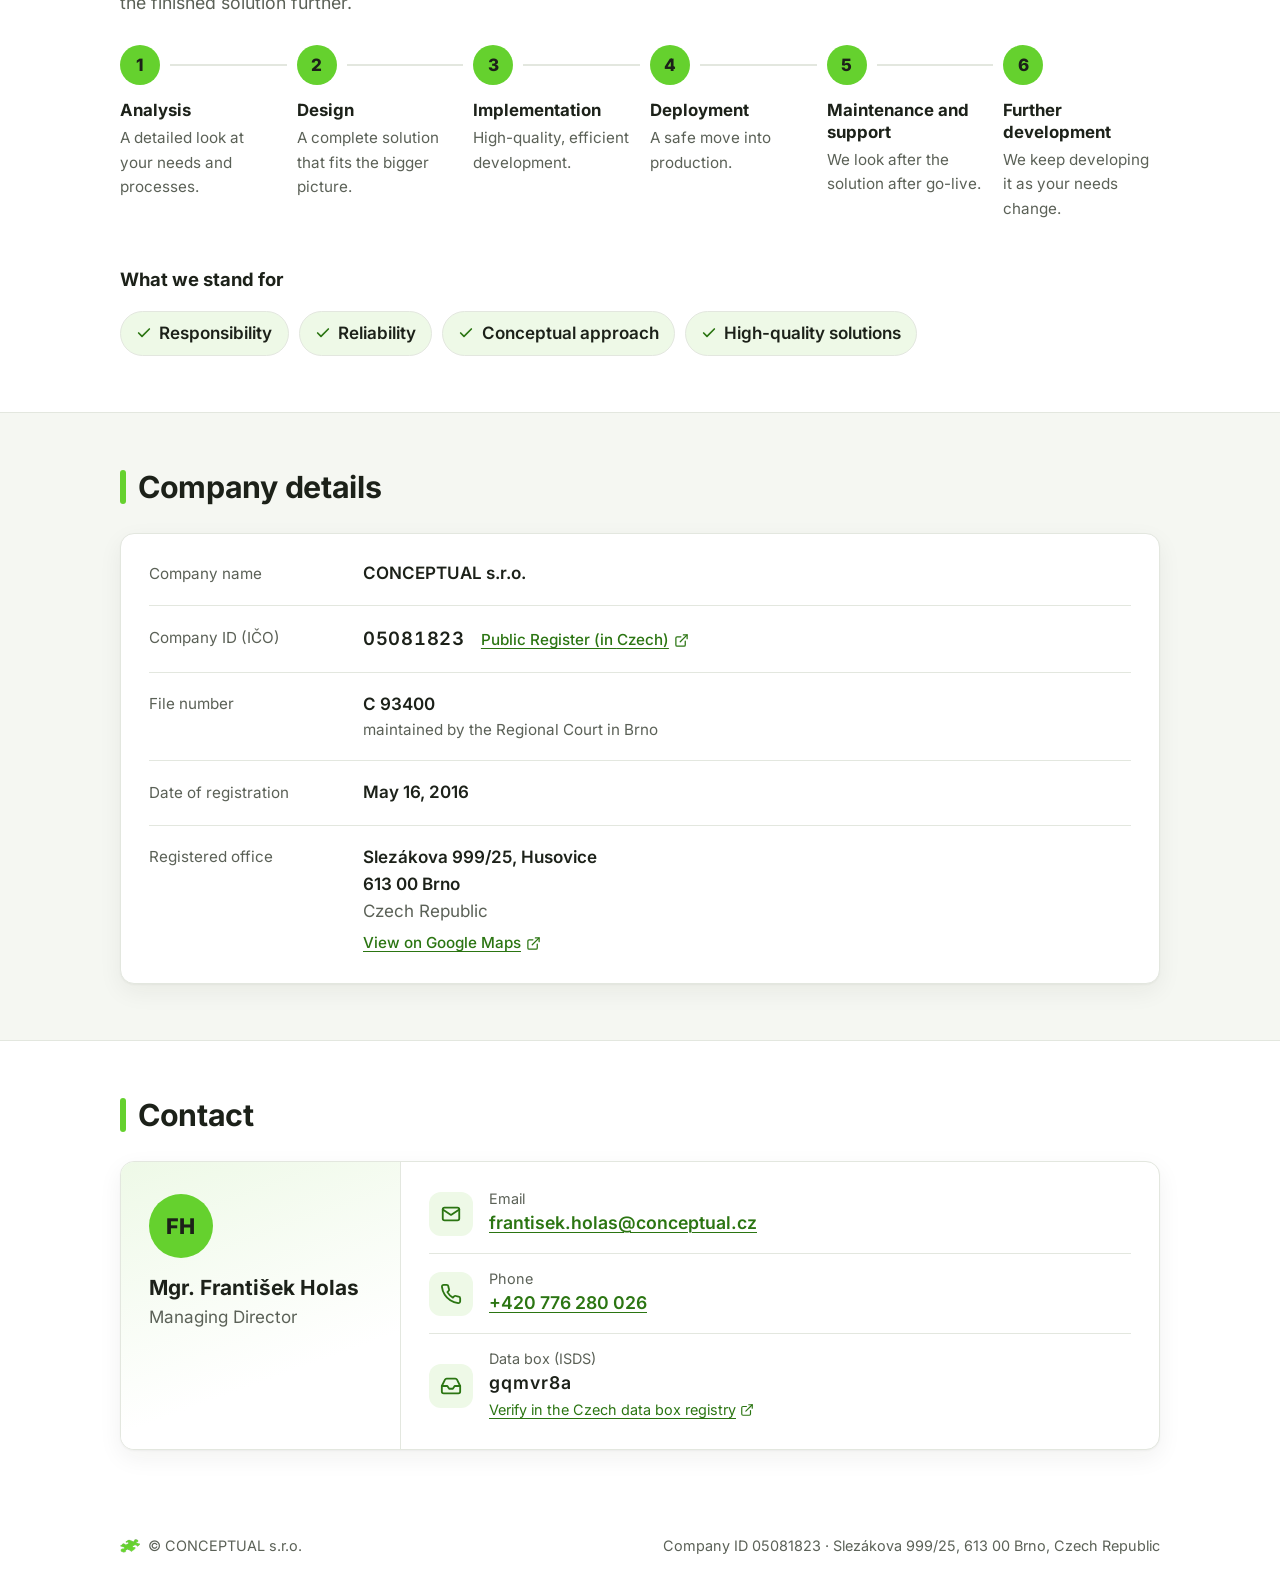
==== commit 663a15e8: "Mention Clean Code on the SAP ABAP card, expand complex applications Move the Clean Code mention fro" ====
--- a/index.html
+++ b/index.html
@@ -128,7 +128,7 @@
           <li class="card service">
             <span class="service-icon" aria-hidden="true"><svg viewBox="0 0 24 24" fill="none" stroke="currentColor" stroke-width="2" stroke-linecap="round" stroke-linejoin="round"><polyline points="16 18 22 12 16 6"/><polyline points="8 6 2 12 8 18"/></svg></span>
             <h3>SAP ABAP</h3>
-            <p>Vývoj od jednoduchých aplikací po komplexní zákaznická řešení.</p>
+            <p>Vývoj podle standardu Clean Code – od jednoduchých aplikací po komplexní zákaznická řešení.</p>
           </li>
           <li class="card service">
             <span class="service-icon" aria-hidden="true"><svg viewBox="0 0 24 24" fill="none" stroke="currentColor" stroke-width="2" stroke-linecap="round" stroke-linejoin="round"><rect x="3" y="3" width="18" height="18" rx="2"/><line x1="3" y1="9" x2="21" y2="9"/><line x1="9" y1="21" x2="9" y2="9"/></svg></span>
@@ -148,7 +148,7 @@
           <li class="card service">
             <span class="service-icon" aria-hidden="true"><svg viewBox="0 0 24 24" fill="none" stroke="currentColor" stroke-width="2" stroke-linecap="round" stroke-linejoin="round"><polygon points="12 2 2 7 12 12 22 7 12 2"/><polyline points="2 17 12 22 22 17"/><polyline points="2 12 12 17 22 12"/></svg></span>
             <h3>Komplexní zákaznické aplikace</h3>
-            <p>Rozsáhlé aplikace na míru včetně schvalovacích workflow a&nbsp;vlastních úložišť dokumentů, postavené v&nbsp;ABAPu, SAP Fiori nebo jejich kombinaci.</p>
+            <p>Rozsáhlé aplikace na míru v&nbsp;ABAPu a&nbsp;SAP Fiori i&nbsp;nasazení vlastních osvědčených řešení, například workflow, EET 2.0, napojení na veřejné rejstříky, zpracování a&nbsp;synchronizace dat a&nbsp;mnoho dalšího.</p>
           </li>
           <li class="card service">
             <span class="service-icon" aria-hidden="true"><svg viewBox="0 0 24 24" fill="none" stroke="currentColor" stroke-width="2" stroke-linecap="round" stroke-linejoin="round"><path d="M21 15a2 2 0 0 1-2 2H7l-4 4V5a2 2 0 0 1 2-2h14a2 2 0 0 1 2 2z"/></svg></span>
@@ -166,7 +166,7 @@
         <ol class="steps">
           <li class="step"><h3>Analýza</h3><p>Detailně rozebereme vaše potřeby a&nbsp;procesy.</p></li>
           <li class="step"><h3>Návrh</h3><p>Navrhneme ucelené řešení, které zapadne do celku.</p></li>
-          <li class="step"><h3>Implementace</h3><p>Efektivní vývoj podle zásad ABAP&nbsp;Clean&nbsp;Code.</p></li>
+          <li class="step"><h3>Implementace</h3><p>Kvalitní a&nbsp;efektivní vývoj.</p></li>
           <li class="step"><h3>Nasazení</h3><p>Bezpečný přechod do ostrého provozu.</p></li>
           <li class="step"><h3>Údržba a&nbsp;podpora</h3><p>O&nbsp;řešení se staráme i&nbsp;po spuštění.</p></li>
           <li class="step"><h3>Rozvoj</h3><p>Řešení dál rozvíjíme podle nových potřeb.</p></li>
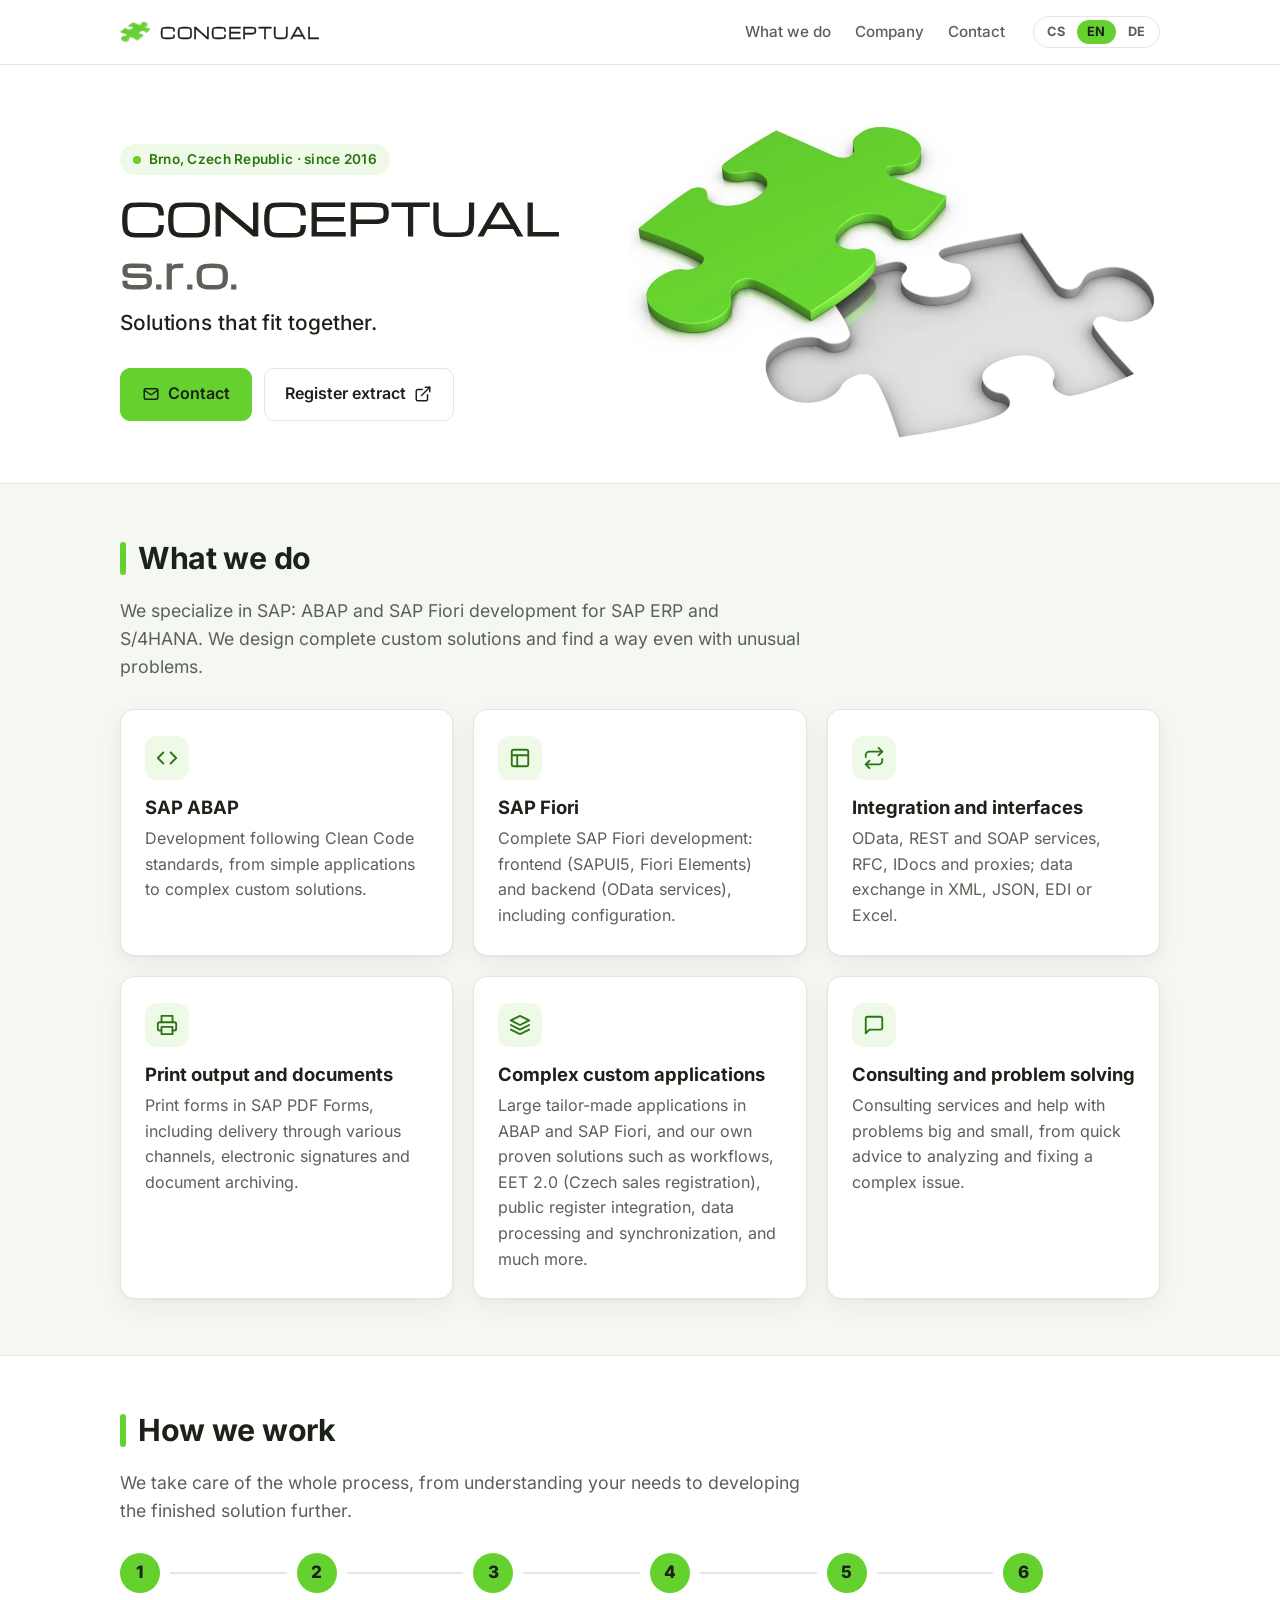
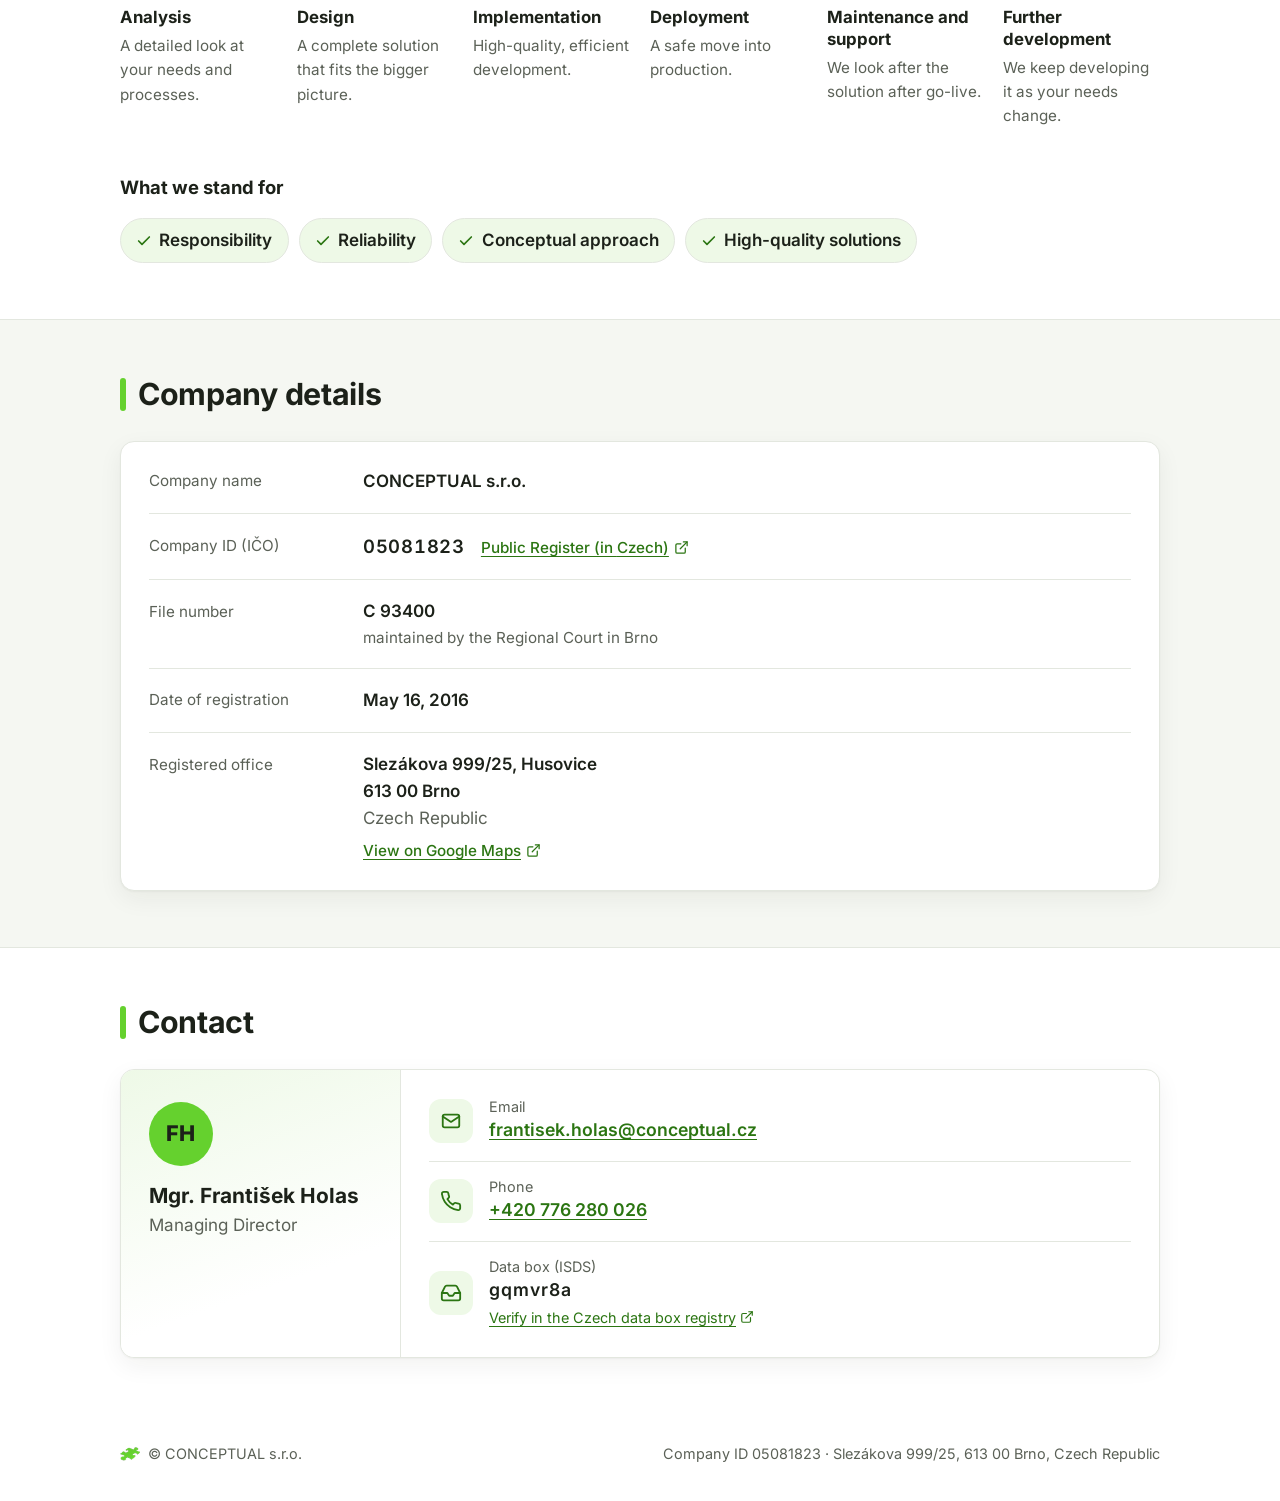
==== commit 269737e0: "Drop the hero legal sentence, rename to SAP PDF Forms Remove the sentence about the company's legal " ====
--- a/index.html
+++ b/index.html
@@ -101,7 +101,6 @@
           <p class="eyebrow">Brno, Česká republika · od roku 2016</p>
           <h1>CONCEPTUAL <span class="suffix">s.r.o.</span></h1>
           <p class="motto">Řešení, která do sebe zapadají.</p>
-          <p class="lead">Společnost s&nbsp;ručením omezeným se sídlem v&nbsp;Brně, zapsaná v&nbsp;obchodním rejstříku u&nbsp;Krajského soudu v&nbsp;Brně.</p>
           <div class="actions">
             <a class="btn primary" href="#contact">
               <svg viewBox="0 0 24 24" fill="none" stroke="currentColor" stroke-width="2" stroke-linecap="round" stroke-linejoin="round" aria-hidden="true"><rect x="3" y="5" width="18" height="14" rx="2"/><polyline points="3 7 12 13 21 7"/></svg>
@@ -143,7 +142,7 @@
           <li class="card service">
             <span class="service-icon" aria-hidden="true"><svg viewBox="0 0 24 24" fill="none" stroke="currentColor" stroke-width="2" stroke-linecap="round" stroke-linejoin="round"><polyline points="6 9 6 2 18 2 18 9"/><path d="M6 18H4a2 2 0 0 1-2-2v-5a2 2 0 0 1 2-2h16a2 2 0 0 1 2 2v5a2 2 0 0 1-2 2h-2"/><rect x="6" y="14" width="12" height="8"/></svg></span>
             <h3>Tiskové výstupy a&nbsp;dokumenty</h3>
-            <p>Tiskové formuláře v&nbsp;Adobe PDF Forms včetně odesílání různými kanály, elektronického podepisování a&nbsp;archivace dokumentů.</p>
+            <p>Tiskové formuláře v&nbsp;SAP PDF Forms včetně odesílání různými kanály, elektronického podepisování a&nbsp;archivace dokumentů.</p>
           </li>
           <li class="card service">
             <span class="service-icon" aria-hidden="true"><svg viewBox="0 0 24 24" fill="none" stroke="currentColor" stroke-width="2" stroke-linecap="round" stroke-linejoin="round"><polygon points="12 2 2 7 12 12 22 7 12 2"/><polyline points="2 17 12 22 22 17"/><polyline points="2 12 12 17 22 12"/></svg></span>
--- a/assets/style.css
+++ b/assets/style.css
@@ -125,8 +125,7 @@
   -webkit-text-stroke: var(--brand-stroke) currentColor;
 }
 h1 .suffix { color: var(--muted); }
-.motto { margin: -.35rem 0 1.25rem; font-size: 1.3rem; font-weight: 500; line-height: 1.3; letter-spacing: -.005em; color: var(--ink); }
-.lead { margin: 0 0 2rem; color: var(--muted); font-size: 1.15rem; max-width: 34ch; }
+.motto { margin: -.35rem 0 2rem; font-size: 1.3rem; font-weight: 500; line-height: 1.3; letter-spacing: -.005em; color: var(--ink); }
 .actions { display: flex; flex-wrap: wrap; gap: .75rem; }
 .btn {
   display: inline-flex; align-items: center; gap: .5rem;
@@ -260,8 +259,7 @@
 @media (max-width: 600px) {
   .wrap { padding: 0 16px; }
   .brand { font-size: .85rem; }
-  .lead { font-size: 1.05rem; }
-  .motto { font-size: 1.15rem; margin-bottom: 1rem; }
+  .motto { font-size: 1.15rem; margin-bottom: 1.5rem; }
   section.block { padding: 40px 0; }
   .facts { padding: 4px 20px; }
   .fact { grid-template-columns: 1fr; padding: 14px 0; }
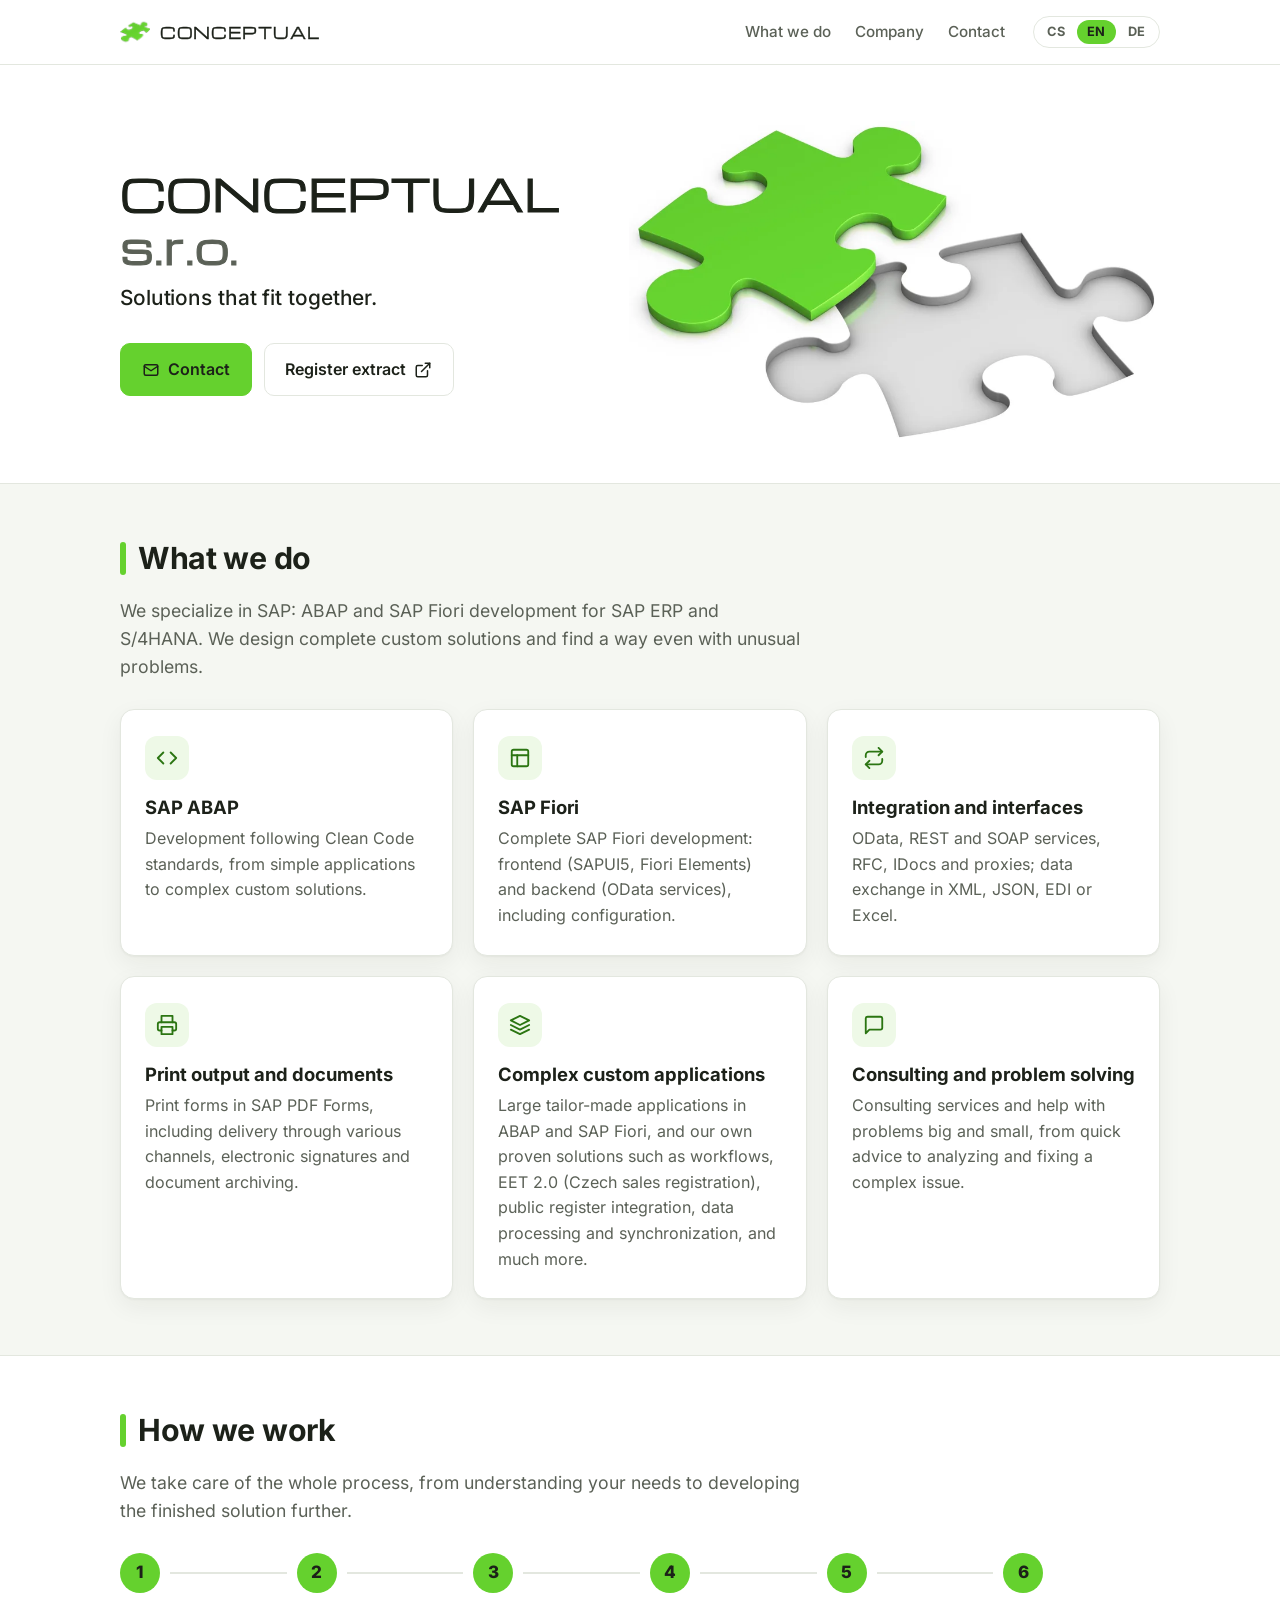
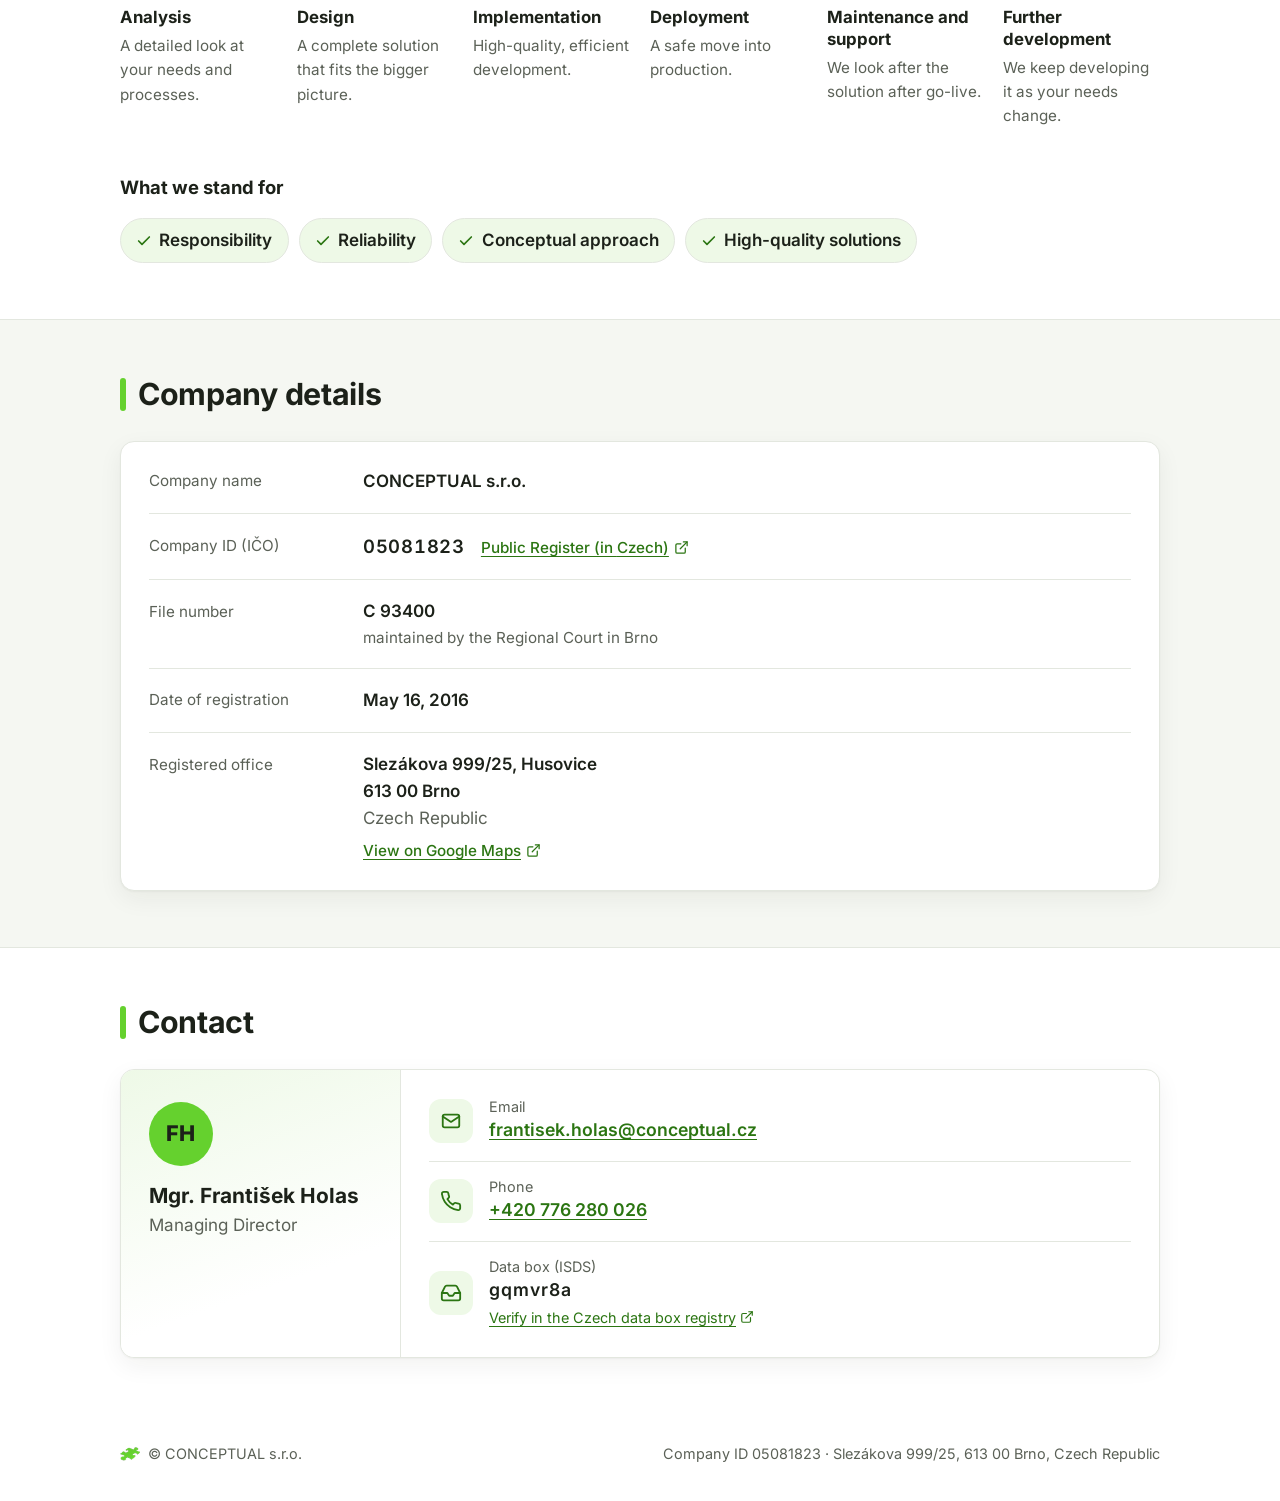
==== commit eb8a2d81: "Remove the location badge from the hero Co-Authored-By: Claude Opus 5.5 <noreply@anthropic.com> Clau" ====
--- a/index.html
+++ b/index.html
@@ -98,7 +98,6 @@
     <section class="hero">
       <div class="wrap">
         <div class="hero-text">
-          <p class="eyebrow">Brno, Česká republika · od roku 2016</p>
           <h1>CONCEPTUAL <span class="suffix">s.r.o.</span></h1>
           <p class="motto">Řešení, která do sebe zapadají.</p>
           <div class="actions">
--- a/assets/style.css
+++ b/assets/style.css
@@ -105,13 +105,6 @@
 /* ---------- Hero ---------- */
 .hero { padding: 56px 0 40px; }
 .hero .wrap { display: grid; grid-template-columns: 1fr 1.15fr; align-items: center; gap: 48px; }
-.eyebrow {
-  display: inline-flex; align-items: center; gap: .5rem;
-  margin: 0 0 1rem; padding: .3rem .8rem; border-radius: 1rem;
-  background: var(--brand-soft); color: var(--brand-ink);
-  font-size: .85rem; font-weight: 600; letter-spacing: .02em;
-}
-.eyebrow::before { content: ""; width: 8px; height: 8px; border-radius: 50%; background: var(--brand); }
 /* The heading scales with its column: "CONCEPTUAL" in Michroma is 10em wide, so 9.5cqi always fits on one line. */
 .hero-text { container-type: inline-size; }
 h1 {
@@ -288,7 +281,6 @@
   .brand { font-size: .72rem; gap: .5rem; }
   .brand img { width: 24px; height: 24px; }
   .lang a { min-width: 2rem; padding: .3rem .4rem; }
-  .eyebrow { font-size: .78rem; padding: .3rem .7rem; }
 }
 
 @media print {
